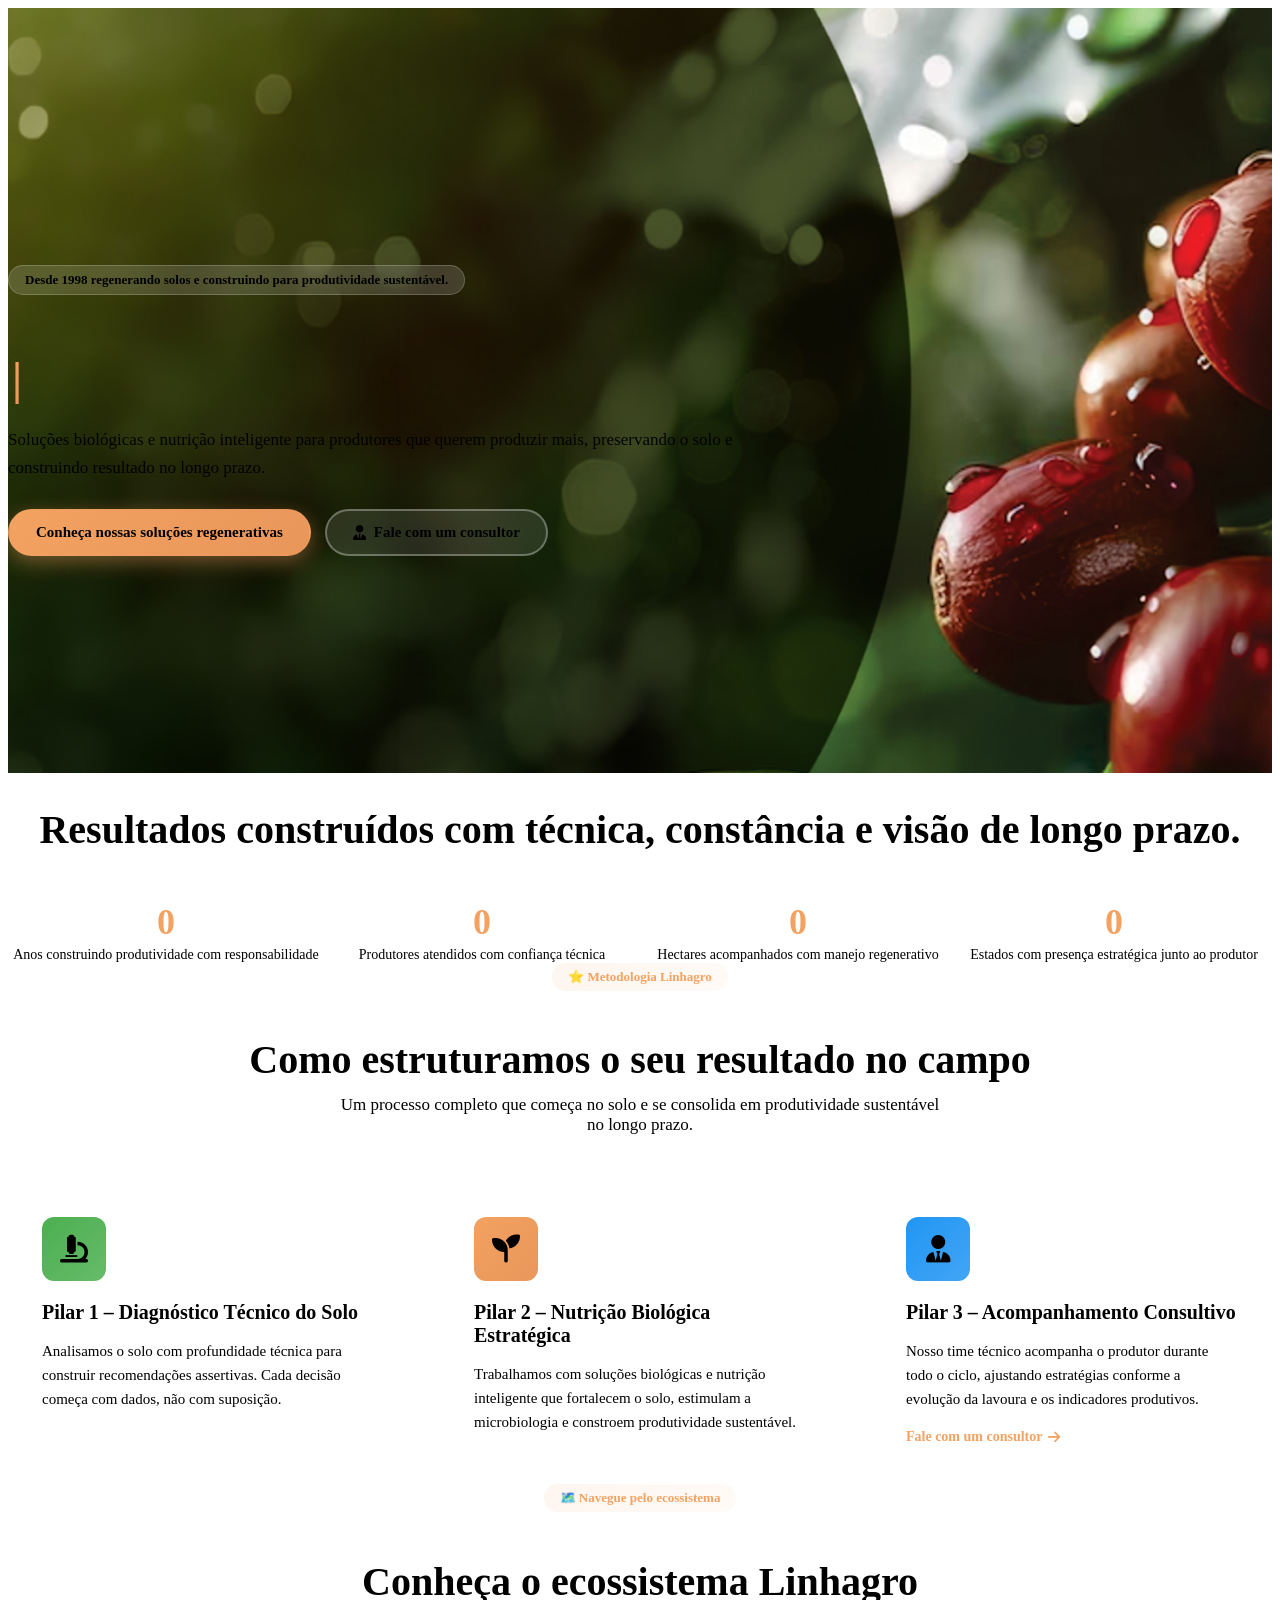
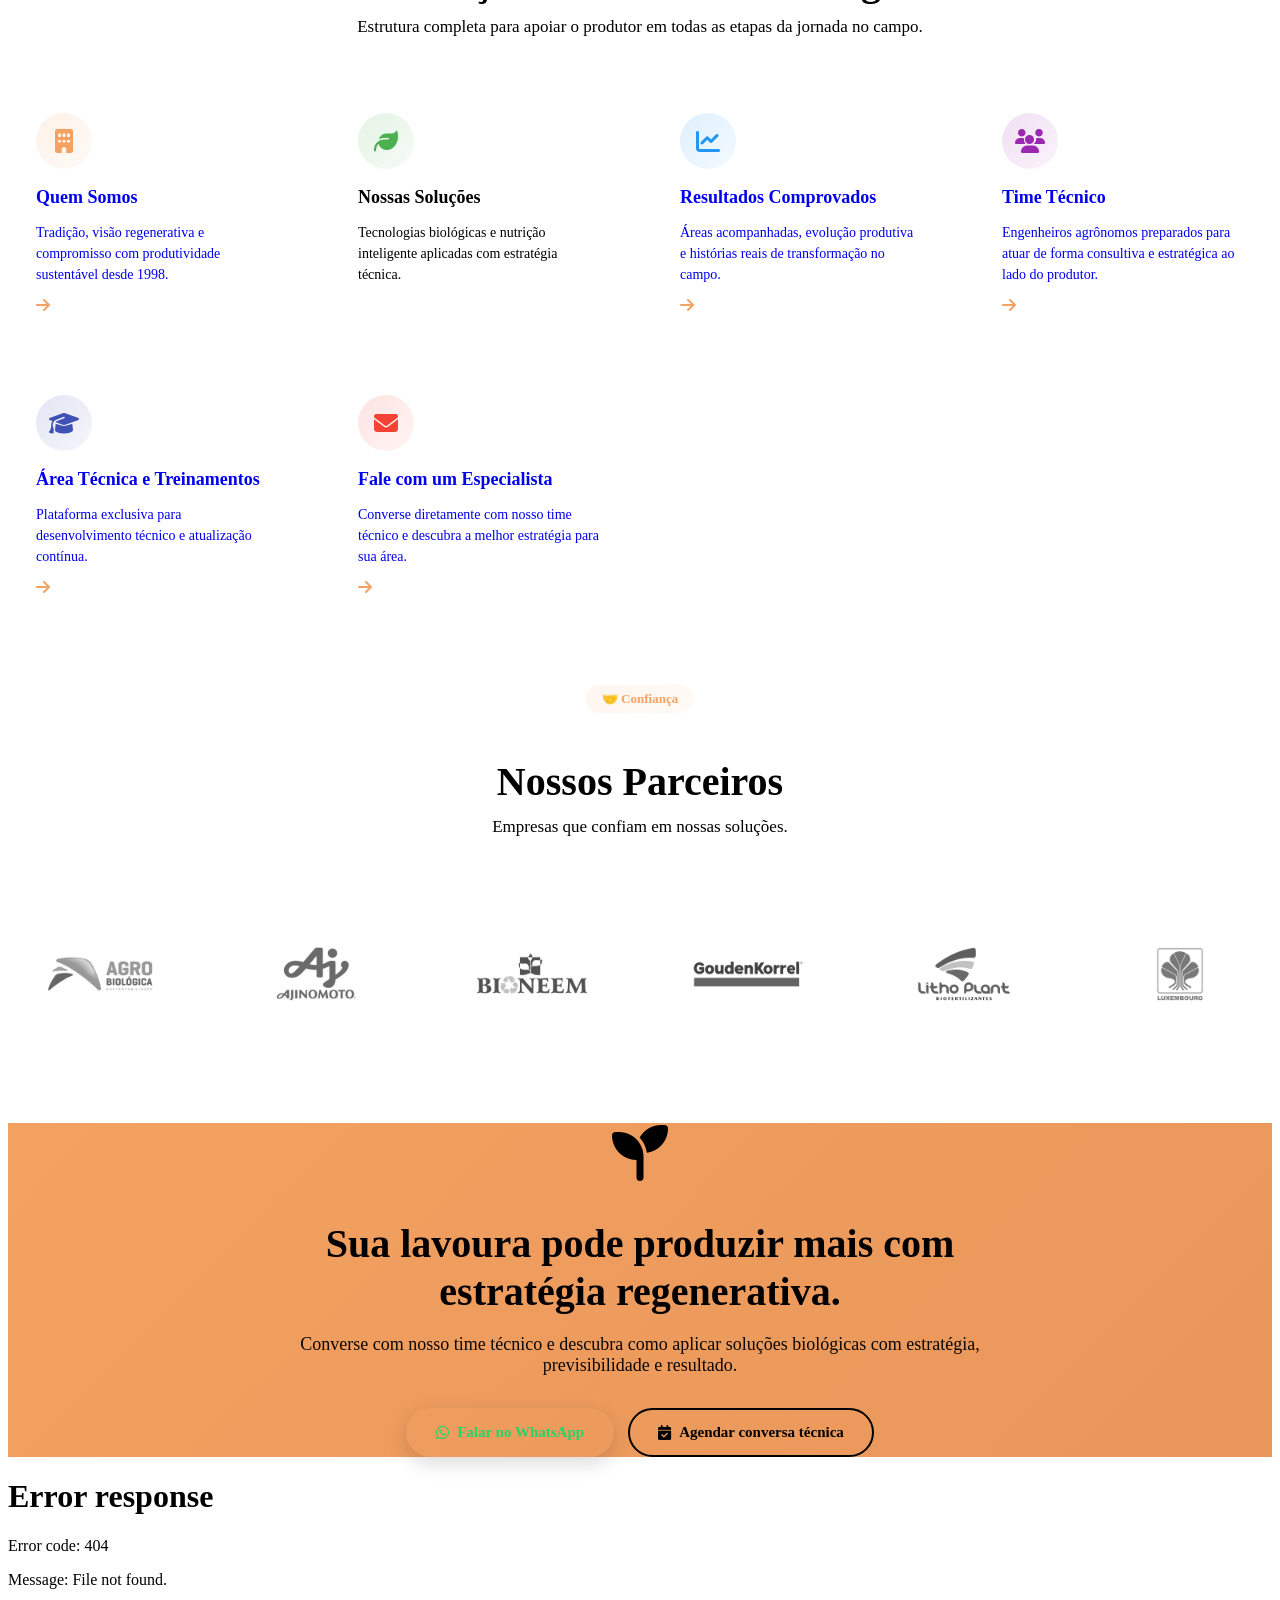
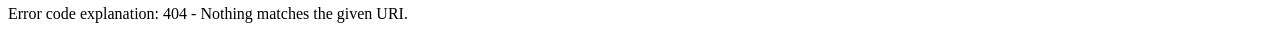
==== index.html @ 48ca5be2 "Atualiza dashboards e ajustes gerais" ====
<!DOCTYPE html>
<html lang="pt-BR">
<head>
  <meta charset="UTF-8">
  <meta name="viewport" content="width=device-width, initial-scale=1.0">
  <meta http-equiv="X-UA-Compatible" content="IE=edge">

  <!-- SEO Básico -->
  <meta name="description" content="Linhagro - Agricultura regenerativa com inteligência técnica desde 1998. Soluções biológicas e nutrição inteligente para produtividade sustentável.">
  <meta name="keywords" content="linhagro, agricultura regenerativa, soluções biológicas, nutrição inteligente, produtividade sustentável, análise de solo, consultoria agrícola">
  <meta name="author" content="Linhagro Agronegócios">
  <meta name="robots" content="index, follow">
  <meta name="language" content="pt-BR">
  <meta name="revisit-after" content="7 days">

  <!-- Canonical URL -->
  <link rel="canonical" href="https://www.linhagro.com.br/">

  <!-- Open Graph / Facebook -->
  <meta property="og:type" content="website">
  <meta property="og:url" content="https://www.linhagro.com.br/">
  <meta property="og:title" content="Linhagro - Agricultura Regenerativa com Inteligência Técnica">
  <meta property="og:description" content="Desde 1998 regenerando solos e construindo produtividade sustentável com soluções biológicas e nutrição inteligente.">
  <meta property="og:image" content="https://www.linhagro.com.br/assets/imagens/og-image.jpg">
  <meta property="og:image:width" content="1200">
  <meta property="og:image:height" content="630">
  <meta property="og:locale" content="pt_BR">
  <meta property="og:site_name" content="Linhagro Agronegócios">
  <meta property="og:image:alt" content="Linhagro - Agricultura Regenerativa">

  <!-- Twitter Card -->
  <meta name="twitter:card" content="summary_large_image">
  <meta name="twitter:url" content="https://www.linhagro.com.br/">
  <meta name="twitter:title" content="Linhagro - Agricultura Regenerativa com Inteligência Técnica">
  <meta name="twitter:description" content="Soluções biológicas e nutrição inteligente para produtores que pensam no longo prazo.">
  <meta name="twitter:image" content="https://www.linhagro.com.br/assets/imagens/twitter-card.jpg">

  <title>Linhagro - Agricultura Regenerativa com Inteligência Técnica</title>

  <!-- Favicon -->
  <link rel="icon" type="image/png" sizes="16x16" href="assets/imagens/favicon-16x16.png">
  <link rel="icon" type="image/png" sizes="32x32" href="assets/imagens/favicon-32x32.png">
  <link rel="icon" type="image/png" sizes="48x48" href="assets/imagens/favicon-48x48.png">
  <link rel="apple-touch-icon" sizes="180x180" href="assets/imagens/apple-touch-icon.png">
  <link rel="apple-touch-icon" sizes="152x152" href="assets/imagens/apple-touch-icon-152x152.png">
  <link rel="apple-touch-icon" sizes="120x120" href="assets/imagens/apple-touch-icon-120x120.png">
  <link rel="apple-touch-icon" sizes="76x76" href="assets/imagens/apple-touch-icon-76x76.png">
  <link rel="manifest" href="site.webmanifest">
  <meta name="theme-color" content="#2D5016">
  <meta name="msapplication-TileColor" content="#2D5016">
  <meta name="msapplication-config" content="browserconfig.xml">

  <!-- Preconnect / Preload -->
  <link rel="preconnect" href="https://fonts.googleapis.com">
  <link rel="preconnect" href="https://fonts.gstatic.com" crossorigin>
  <link rel="preconnect" href="https://cdnjs.cloudflare.com">
  <link rel="dns-prefetch" href="https://www.googletagmanager.com">
  <link rel="dns-prefetch" href="https://www.google-analytics.com">

  <link rel="preload" href="assets/css/variaveis.css" as="style">
  <link rel="preload" href="assets/imagens/linhagrologo.png" as="image">
  <link rel="preload" href="assets/components-loader.js" as="script">

  <!-- Fontes Google -->
  <link href="https://fonts.googleapis.com/css2?family=Inter:wght@400;500;600;700;800&family=Montserrat:wght@600;700;800;900&display=swap" rel="stylesheet">

  <!-- Font Awesome -->
  <link rel="stylesheet" href="https://cdnjs.cloudflare.com/ajax/libs/font-awesome/6.5.1/css/all.min.css">

  <!-- CSS Global -->
  <link rel="stylesheet" href="assets/css/reset.css">
  <link rel="stylesheet" href="assets/css/variaveis.css">
  <link rel="stylesheet" href="assets/css/componentes.css">
  <link rel="stylesheet" href="assets/css/components/header.css">
  <link rel="stylesheet" href="assets/css/components/footer.css">
  <link rel="stylesheet" href="assets/css/cookie-banner.css">

  <!-- CSS da Página -->
  <link rel="stylesheet" href="assets/css/paginas/index.css">

  <!-- Google Analytics GA4 com Consent Mode v2 -->
  <script async src="https://www.googletagmanager.com/gtag/js?id=G-XXXXXXXXXX"></script>
  <script>
    window.dataLayer = window.dataLayer || [];
    function gtag(){dataLayer.push(arguments);}

    gtag('consent', 'default', {
      analytics_storage: 'denied',
      ad_storage: 'denied',
      ad_user_data: 'denied',
      ad_personalization: 'denied',
      wait_for_update: 500
    });

    gtag('js', new Date());
    gtag('config', 'G-XXXXXXXXXX', {
      anonymize_ip: true,
      cookie_flags: 'SameSite=None;Secure'
    });
  </script>

  <!-- JSON-LD simplificado -->
  <script type="application/ld+json">
  {
    "@context": "https://schema.org",
    "@type": "Organization",
    "name": "Linhagro Linhares Agronegócios",
    "alternateName": "Linhagro",
    "url": "https://www.linhagro.com.br",
    "logo": "https://www.linhagro.com.br/assets/imagens/logo.png",
    "description": "Desde 1998 oferecendo soluções em agricultura regenerativa, nutrição inteligente e consultoria técnica.",
    "foundingDate": "1998",
    "contactPoint": [{
      "@type": "ContactPoint",
      "telephone": "+55-27-3769-1695",
      "contactType": "customer service",
      "areaServed": "BR",
      "availableLanguage": ["Portuguese"]
    }]
  }
  </script>
</head>

<style>
  section:last-of-type,
  .cta-final,
  .parceiros,
  main > *:last-child {
    margin-bottom: 0 !important;
  }

  .footer {
    margin-top: 0 !important;
  }
</style>

<body>

  <!-- HEADER -->
  <div id="header-container"></div>

  <!-- HERO -->
  <section class="hero">
    <div class="hero-single">
      <div class="hero-background hero-bg-1"></div>
      <div class="hero-overlay"></div>
      <div class="container">
        <div class="hero-content">

          <div class="hero-badge">
            Desde 1998 regenerando solos e construindo para produtividade sustentável.
          </div>

          <h1 class="hero-title">
            <span id="hero-typewriter"></span><span class="hero-cursor">|</span>
          </h1>

          <p class="hero-subtitle">
            Soluções biológicas e nutrição inteligente para produtores que querem produzir mais,
            preservando o solo e construindo resultado no longo prazo.
          </p>

          <div class="hero-buttons">
            <a href="paginas/destaques.html" class="btn-hero btn-hero-primary">
              <span>Conheça nossas soluções regenerativas</span>
            </a>
            <a href="paginas/consultores.html" class="btn-hero btn-hero-secondary">
              <i class="fas fa-user-tie"></i>
              <span>Fale com um consultor</span>
            </a>
          </div>

        </div>
      </div>
    </div>
  </section>

  <!-- NÚMEROS RÁPIDOS -->
  <section class="numeros-rapidos">
    <div class="container">

      <div class="section-header section-header-numeros">
        <h2 class="section-title section-title-numeros">
          Resultados construídos com técnica, constância e visão de longo prazo.
        </h2>
      </div>

      <div class="numeros-grid">

        <div class="numero-item">
          <div class="numero-numero" data-valor="28">0</div>
          <div class="numero-texto">Anos construindo produtividade com responsabilidade</div>
        </div>

        <div class="numero-item">
          <div class="numero-numero" data-valor="1200">0</div>
          <div class="numero-texto">Produtores atendidos com confiança técnica</div>
        </div>

        <div class="numero-item">
          <div class="numero-numero" data-valor="50000">0</div>
          <div class="numero-texto">Hectares acompanhados com manejo regenerativo</div>
        </div>

        <div class="numero-item">
          <div class="numero-numero" data-valor="3">0</div>
          <div class="numero-texto">Estados com presença estratégica junto ao produtor</div>
        </div>

      </div>
    </div>
  </section>

  <!-- COMO ESTRUTURAMOS O RESULTADO -->
  <section class="destaques">
    <div class="container">
      <div class="section-header">
        <div class="section-tag">⭐ Metodologia Linhagro</div>
        <h2 class="section-title">Como estruturamos o seu resultado no campo</h2>
        <p class="section-subtitle">
          Um processo completo que começa no solo e se consolida em produtividade sustentável no longo prazo.
        </p>
      </div>

      <div class="destaques-grid">

        <!-- Pilar 1 -->
        <div class="destaque-card">
          <div class="destaque-icon destaque-icon-verde">
            <i class="fas fa-microscope"></i>
          </div>
          <h3 class="destaque-title">Pilar 1 – Diagnóstico Técnico do Solo</h3>
          <p class="destaque-text">
            Analisamos o solo com profundidade técnica para construir recomendações assertivas.
            Cada decisão começa com dados, não com suposição.
          </p>
        </div>

        <!-- Pilar 2 -->
        <div class="destaque-card">
          <div class="destaque-icon destaque-icon-laranja">
            <i class="fas fa-seedling"></i>
          </div>
          <h3 class="destaque-title">Pilar 2 – Nutrição Biológica Estratégica</h3>
          <p class="destaque-text">
            Trabalhamos com soluções biológicas e nutrição inteligente que fortalecem o solo,
            estimulam a microbiologia e constroem produtividade sustentável.
          </p>
        </div>

        <!-- Pilar 3 -->
        <div class="destaque-card">
          <div class="destaque-icon destaque-icon-azul">
            <i class="fas fa-user-tie"></i>
          </div>
          <h3 class="destaque-title">Pilar 3 – Acompanhamento Consultivo</h3>
          <p class="destaque-text">
            Nosso time técnico acompanha o produtor durante todo o ciclo,
            ajustando estratégias conforme a evolução da lavoura e os indicadores produtivos.
          </p>
          <a href="paginas/consultores.html" class="destaque-link">
            <span>Fale com um consultor</span>
            <i class="fas fa-arrow-right"></i>
          </a>
        </div>

      </div>
    </div>
  </section>

  <!-- ECOSSISTEMA LINHAGRO -->
  <section class="explore-areas">
    <div class="container">
      <div class="section-header">
        <div class="section-tag">🗺️ Navegue pelo ecossistema</div>
        <h2 class="section-title">Conheça o ecossistema Linhagro</h2>
        <p class="section-subtitle">
          Estrutura completa para apoiar o produtor em todas as etapas da jornada no campo.
        </p>
      </div>

      <div class="areas-grid">

        <a href="paginas/quem-somos.html" class="area-card">
          <div class="area-icon area-icon-laranja">
            <i class="fas fa-building"></i>
          </div>
          <h3 class="area-title">Quem Somos</h3>
          <p class="area-descricao">
            Tradição, visão regenerativa e compromisso com produtividade sustentável desde 1998.
          </p>
          <div class="area-arrow">
            <i class="fas fa-arrow-right"></i>
          </div>
        </a>

        <div class="area-card">
          <div class="area-icon area-icon-verde">
            <i class="fas fa-leaf"></i>
          </div>
          <h3 class="area-title">Nossas Soluções</h3>
          <p class="area-descricao">
            Tecnologias biológicas e nutrição inteligente aplicadas com estratégia técnica.
          </p>
        </div>

        <a href="paginas/resultados.html" class="area-card">
          <div class="area-icon area-icon-azul">
            <i class="fas fa-chart-line"></i>
          </div>
          <h3 class="area-title">Resultados Comprovados</h3>
          <p class="area-descricao">
            Áreas acompanhadas, evolução produtiva e histórias reais de transformação no campo.
          </p>
          <div class="area-arrow">
            <i class="fas fa-arrow-right"></i>
          </div>
        </a>

        <a href="paginas/consultores.html" class="area-card">
          <div class="area-icon area-icon-roxo">
            <i class="fas fa-users"></i>
          </div>
          <h3 class="area-title">Time Técnico</h3>
          <p class="area-descricao">
            Engenheiros agrônomos preparados para atuar de forma consultiva e estratégica ao lado do produtor.
          </p>
          <div class="area-arrow">
            <i class="fas fa-arrow-right"></i>
          </div>
        </a>

        <a href="paginas/portal.html" class="area-card">
          <div class="area-icon area-icon-indigo">
            <i class="fas fa-graduation-cap"></i>
          </div>
          <h3 class="area-title">Área Técnica e Treinamentos</h3>
          <p class="area-descricao">
            Plataforma exclusiva para desenvolvimento técnico e atualização contínua.
          </p>
          <div class="area-arrow">
            <i class="fas fa-arrow-right"></i>
          </div>
        </a>

        <a href="paginas/quem-somos.html#contato" class="area-card">
          <div class="area-icon area-icon-vermelho">
            <i class="fas fa-envelope"></i>
          </div>
          <h3 class="area-title">Fale com um Especialista</h3>
          <p class="area-descricao">
            Converse diretamente com nosso time técnico e descubra a melhor estratégia para sua área.
          </p>
          <div class="area-arrow">
            <i class="fas fa-arrow-right"></i>
          </div>
        </a>

      </div>
    </div>
  </section>

  <!-- PARCEIROS -->
  <section class="parceiros">
    <div class="container">
      <div class="section-header">
        <div class="section-tag">🤝 Confiança</div>
        <h2 class="section-title">Nossos Parceiros</h2>
        <p class="section-subtitle">Empresas que confiam em nossas soluções.</p>
      </div>
    </div>

    <div class="parceiros-carousel">
      <div class="parceiros-track">
        <!-- sequência base -->
        <div class="parceiro-item"><img src="assets/imagens/hero/parceiros/parceiros1.jpg" alt="Parceiro 1" class="parceiro-logo"></div>
        <div class="parceiro-item"><img src="assets/imagens/hero/parceiros/parceiros2.jpg" alt="Parceiro 2" class="parceiro-logo"></div>
        <div class="parceiro-item"><img src="assets/imagens/hero/parceiros/parceiros3.jpg" alt="Parceiro 3" class="parceiro-logo"></div>
        <div class="parceiro-item"><img src="assets/imagens/hero/parceiros/parceiros4.jpg" alt="Parceiro 4" class="parceiro-logo"></div>
        <div class="parceiro-item"><img src="assets/imagens/hero/parceiros/parceiros5.jpg" alt="Parceiro 5" class="parceiro-logo"></div>
        <div class="parceiro-item"><img src="assets/imagens/hero/parceiros/parceiros6.jpg" alt="Parceiro 6" class="parceiro-logo"></div>
        <div class="parceiro-item"><img src="assets/imagens/hero/parceiros/parceiros7.jpg" alt="Parceiro 7" class="parceiro-logo"></div>

        <!-- sequência 2 -->
        <div class="parceiro-item"><img src="assets/imagens/hero/parceiros/parceiros1.jpg" alt="Parceiro 1" class="parceiro-logo"></div>
        <div class="parceiro-item"><img src="assets/imagens/hero/parceiros/parceiros2.jpg" alt="Parceiro 2" class="parceiro-logo"></div>
        <div class="parceiro-item"><img src="assets/imagens/hero/parceiros/parceiros3.jpg" alt="Parceiro 3" class="parceiro-logo"></div>
        <div class="parceiro-item"><img src="assets/imagens/hero/parceiros/parceiros4.jpg" alt="Parceiro 4" class="parceiro-logo"></div>
        <div class="parceiro-item"><img src="assets/imagens/hero/parceiros/parceiros5.jpg" alt="Parceiro 5" class="parceiro-logo"></div>
        <div class="parceiro-item"><img src="assets/imagens/hero/parceiros/parceiros6.jpg" alt="Parceiro 6" class="parceiro-logo"></div>
        <div class="parceiro-item"><img src="assets/imagens/hero/parceiros/parceiros7.jpg" alt="Parceiro 7" class="parceiro-logo"></div>

        <!-- sequência 3 -->
        <div class="parceiro-item"><img src="assets/imagens/hero/parceiros/parceiros1.jpg" alt="Parceiro 1" class="parceiro-logo"></div>
        <div class="parceiro-item"><img src="assets/imagens/hero/parceiros/parceiros2.jpg" alt="Parceiro 2" class="parceiro-logo"></div>
        <div class="parceiro-item"><img src="assets/imagens/hero/parceiros/parceiros3.jpg" alt="Parceiro 3" class="parceiro-logo"></div>
        <div class="parceiro-item"><img src="assets/imagens/hero/parceiros/parceiros4.jpg" alt="Parceiro 4" class="parceiro-logo"></div>
        <div class="parceiro-item"><img src="assets/imagens/hero/parceiros/parceiros5.jpg" alt="Parceiro 5" class="parceiro-logo"></div>
        <div class="parceiro-item"><img src="assets/imagens/hero/parceiros/parceiros6.jpg" alt="Parceiro 6" class="parceiro-logo"></div>
        <div class="parceiro-item"><img src="assets/imagens/hero/parceiros/parceiros7.jpg" alt="Parceiro 7" class="parceiro-logo"></div>
      </div>
    </div>
  </section>

  <!-- CTA FINAL -->
  <section class="cta-final">
    <div class="container">
      <div class="cta-content">
        <div class="cta-icon">
          <i class="fas fa-seedling"></i>
        </div>

        <h2 class="cta-title">
          Sua lavoura pode produzir mais com estratégia regenerativa.
        </h2>

        <p class="cta-subtitle">
          Converse com nosso time técnico e descubra como aplicar soluções biológicas com estratégia, previsibilidade e resultado.
        </p>

        <div class="cta-buttons">
          <a href="https://wa.me/5527996514725?text=Olá!%20Gostaria%20de%20conversar%20com%20o%20time%20Linhagro%20sobre%20estratégias%20regenerativas%20para%20minha%20lavoura."
             class="btn-cta btn-cta-whatsapp"
             target="_blank" rel="noopener noreferrer">
            <i class="fab fa-whatsapp"></i>
            <span>Falar no WhatsApp</span>
          </a>

          <a href="paginas/consultores.html"
             class="btn-cta btn-cta-secondary">
            <i class="fas fa-calendar-check"></i>
            <span>Agendar conversa técnica</span>
          </a>
        </div>
      </div>
    </div>
  </section>

  <!-- FOOTER -->
  <div id="footer-container"></div>

  <!-- COOKIE BANNER -->
  <div id="cookie-banner-container"></div>

  <!-- SCRIPTS -->
  <script src="assets/components-loader.js"></script>
  <script src="assets/js/header.js"></script>
  <script src="assets/js/paginas/index.js"></script>

  <!-- Cookie banner loader -->
  <script>
    async function loadCookieBanner() {
      try {
        const response = await fetch('assets/components/cookie-banner.html');
        const html = await response.text();
        document.getElementById('cookie-banner-container').innerHTML = html;

        const script = document.createElement('script');
        script.src = 'assets/js/cookie-consent.js';
        script.onload = function() {
          console.log('Cookie consent JS carregado e executado');
        };
        script.onerror = function() {
          console.error('Erro ao carregar cookie-consent.js');
        };
        document.body.appendChild(script);

      } catch (error) {
        console.error('Erro ao carregar cookie banner:', error);
      }
    }

    if (document.readyState === 'loading') {
      document.addEventListener('DOMContentLoaded', loadCookieBanner);
    } else {
      loadCookieBanner();
    }
  </script>

</body>
</html>
---- assets/css/components/header.css ----
﻿/* ==========================================
 * HEADER - LINHAGRO
 * Atualizado: 18/01/2026
 * ========================================== */

/* Importar fonte leve (Poppins ou Inter Light) */
@import url('https://fonts.googleapis.com/css2?family=Poppins:wght@300;400;500;600&display=swap');

.header {
  background: #fff;
  border-bottom: 1px solid #e8e8e8;
  position: sticky;
  top: 0;
  z-index: 1000;
  font-family: 'Poppins', -apple-system, BlinkMacSystemFont, 'Segoe UI', sans-serif;
  transition: transform 0.3s ease, box-shadow 0.3s ease;
}

/* estado escondido quando rola pra baixo */
.header.header-hidden {
  transform: translateY(-100%);
  box-shadow: none;
}

.navbar {
  display: flex;
  align-items: center;
  justify-content: space-between;
  padding: 0.75rem 2rem;
  max-width: 1400px;
  margin: 0 auto;
  gap: 2.5rem;  /* AUMENTADO de 1.5rem para 2.5rem */
}

/* LOGO COM MAIS ESPAÇO */
.logo {
  display: flex;
  align-items: center;
  flex-shrink: 0;
  margin-right: 1.5rem;  /* Espaço extra à direita */
}

.logo-img {
  height: 45px;
  width: auto;
  object-fit: contain;
}

/* MENU - FONTE MAIS FINA */
.nav-menu {
  display: flex;
  gap: 0.5rem;
  align-items: center;
  flex: 1;
  justify-content: center;
}

.nav-link {
  text-decoration: none;
  color: #333;
  font-weight: 300;  /* Mais fino: 500 → 300 */
  font-size: 15px;
  padding: 0.6rem 1rem;
  transition: color 0.3s ease;
  white-space: nowrap;
  position: relative;
  letter-spacing: 0.3px;  /* Espaçamento entre letras */
}

.nav-link::after {
  content: '';
  position: absolute;
  bottom: 0;
  left: 50%;
  transform: translateX(-50%) scaleX(0);
  width: 80%;
  height: 2px;
  background: linear-gradient(90deg, #F4A261, #E8965A);
  border-radius: 2px;
  transition: transform 0.3s ease;
}

.nav-link:hover {
  color: #F4A261;
  font-weight: 400;  /* Fica um pouco mais forte no hover */
}

.nav-link:hover::after {
  transform: translateX(-50%) scaleX(1);
}

.nav-link.active {
  color: #F4A261;
  font-weight: 500;  /* Active um pouco mais forte */
}

.nav-link.active::after {
  transform: translateX(-50%) scaleX(1);
}

/* BOTÕES */
.nav-actions {
  display: flex;
  gap: 0.75rem;
  align-items: center;
  flex-shrink: 0;
}

.btn {
  padding: 0.65rem 1.5rem;
  border-radius: 999px;
  text-decoration: none;
  font-weight: 500;  /* Botões um pouco mais fortes */
  font-size: 14px;
  transition: all 0.3s ease;
  display: inline-flex;
  align-items: center;
  gap: 0.5rem;
  border: none;
  cursor: pointer;
  white-space: nowrap;
  position: relative;
  overflow: hidden;
}

.btn i {
  font-size: 16px;
}

/* Portal */
.btn-portal {
  background: #1a1a1a;
  color: #fff;
  border: 2px solid #1a1a1a;
}

.btn-portal::before {
  content: '';
  position: absolute;
  top: 0;
  left: -100%;
  width: 100%;
  height: 100%;
  background: linear-gradient(
    90deg, 
    transparent 0%, 
    rgba(255, 255, 255, 0.3) 50%, 
    transparent 100%
  );
  transition: left 0.6s ease;
}

.btn-portal:hover::before {
  left: 100%;
}

.btn-portal:hover {
  background: #000;
  border-color: #333;
  transform: translateY(-2px);
  box-shadow: 0 6px 20px rgba(0, 0, 0, 0.3);
}

@keyframes shine {
  0% {
    left: -100%;
  }
  50% {
    left: 100%;
  }
  100% {
    left: 100%;
  }
}

.btn-portal.shine::before {
  animation: shine 3s ease-in-out infinite;
}

/* WhatsApp */
.btn-whatsapp {
  background: #25D366;
  color: #fff;
}

.btn-whatsapp:hover {
  background: #20ba5a;
  transform: translateY(-2px);
  box-shadow: 0 6px 20px rgba(37, 211, 102, 0.4);
}

/* Mobile Toggle */
.mobile-toggle {
  display: none;
  background: none;
  border: none;
  font-size: 24px;
  cursor: pointer;
  color: #333;
  padding: 0.5rem;
}

/* RESPONSIVE HEADER */
@media (max-width: 1024px) {
  .navbar {
    gap: 1.5rem;
  }

  .logo {
    margin-right: 1rem;
  }

  .nav-menu {
    gap: 0.3rem;
  }

  .nav-link {
    font-size: 14px;
    padding: 0.5rem 0.8rem;
  }

  .nav-actions .btn span {
    display: none;
  }

  .btn {
    padding: 0.65rem;
    border-radius: 50%;
  }
}

@media (max-width: 768px) {
  .navbar {
    padding: 0.75rem 1rem;
    gap: 1rem;
  }

  .logo {
    margin-right: 0;
  }

  .logo-img {
    height: 38px;
  }

  .nav-menu {
    position: fixed;
    top: 70px;
    left: -100%;
    width: 100%;
    height: calc(100vh - 70px);
    background: #fff;
    flex-direction: column;
    justify-content: flex-start;
    padding: 2rem;
    gap: 0;
    transition: left 0.3s ease;
    box-shadow: 2px 0 10px rgba(0, 0, 0, 0.1);
    z-index: 999;
  }

  .nav-menu.active {
    left: 0;
  }

  .nav-link {
    font-size: 16px;
    font-weight: 400;
    width: 100%;
    padding: 1rem 0;
    border-bottom: 1px solid #f0f0f0;
  }

  .nav-link::after {
    width: 100%;
    left: 0;
    transform: scaleX(0);
  }

  .nav-link.active::after {
    transform: scaleX(1);
  }

  .nav-actions {
    display: none;
  }

  .mobile-toggle {
    display: block;
  }
}
---- assets/css/paginas/index.css ----
/**
 * INDEX - CSS FINAL (hero + typewriter + seções) - IMAGEM 1920x1080
 */

/* ==========================================
   HEADER - ESCONDER AO ROLAR
   =========================================== */

.site-header {
  position: sticky;           /* se o header global já é fixed, pode deixar só fixed lá */
  top: 0;
  z-index: 1000;
  transition: transform 0.3s ease, box-shadow 0.3s ease;
}

/* escondido ao rolar para baixo */
.site-header.header-hidden {
  transform: translateY(-100%);
  box-shadow: none;
}

/* ==========================================
   HERO
   =========================================== */

.hero {
  position: relative;
  min-height: 85vh;
  overflow: hidden;
  background: #1a1a1a;
}

.hero-single {
  position: relative;
  width: 100%;
  min-height: 85vh;
  display: flex;
  align-items: center;
}

/* Imagem de fundo preenchendo o bloco inteiro */
.hero-background {
  position: absolute;
  inset: 0;
  background-size: cover;
  background-position: center center;
  background-repeat: no-repeat;
  image-rendering: auto;
  z-index: 0;
}

/* DESKTOP – use a imagem 1920x1080 aqui */
.hero-bg-1 {
  background-image: url('../../imagens/hero/desktop/hero-slide-1.jpg');
  background-color: #0d5940;
}

/* TABLET – versão intermediária */
@media (max-width: 1024px) and (min-width: 769px) {
  .hero-bg-1 {
    background-image: url('../../imagens/hero/tablet/hero-slide-1.jpg');
  }
}

/* MOBILE – imagem menor */
@media (max-width: 768px) {
  .hero-bg-1 {
    background-image: url('../../imagens/hero/mobile/hero-slide-1.jpg');
  }
}

/* SEM overlay escuro */
.hero-overlay {
  display: none;
}

.hero .container {
  position: relative;
  z-index: 2;
  height: 100%;
  display: flex;
  align-items: center;
}

.hero-content {
  max-width: 730px;
  color: var(--cor-branco);
  padding-top: 40px; /* margem para o header */
}

.hero-badge {
  display: inline-block;
  padding: 6px 16px;
  background: rgba(255, 255, 255, 0.15);
  backdrop-filter: blur(10px);
  border-radius: 999px;
  font-size: 13px;
  font-weight: 600;
  margin-bottom: 20px;
  border: 1px solid rgba(255, 255, 255, 0.2);
}

.hero-title {
  font-family: var(--fonte-titulos);
  font-size: 46px;
  font-weight: 800;
  line-height: 1.15;
  margin-bottom: 20px;
  color: var(--cor-branco);
}

/* texto em laranja dentro das frases */
.hero-highlight-laranja {
  background: linear-gradient(135deg, #F4A261 0%, #E8965A 100%);
  -webkit-background-clip: text;
  -webkit-text-fill-color: transparent;
  background-clip: text;
}

/* cursor */
.hero-cursor {
  display: inline-block;
  margin-left: 4px;
  font-weight: 800;
  background: linear-gradient(135deg, #F4A261 0%, #E8965A 100%);
  -webkit-background-clip: text;
  -webkit-text-fill-color: transparent;
  background-clip: text;
  animation: blink-cursor 0.8s infinite;
}

@keyframes blink-cursor {
  0%, 50% { opacity: 1; }
  51%, 100% { opacity: 0; }
}

.hero-subtitle {
  font-size: 17px;
  line-height: 1.6;
  margin-bottom: 28px;
  opacity: 0.95;
  color: var(--cor-branco);
}

.hero-buttons {
  display: flex;
  gap: 14px;
  flex-wrap: wrap;
}

.btn-hero {
  display: inline-flex;
  align-items: center;
  gap: 8px;
  padding: 13px 26px;
  border-radius: 999px;
  font-weight: 700;
  font-size: 15px;
  text-decoration: none;
  transition: all 0.3s ease;
  border: 2px solid transparent;
  white-space: nowrap;
}

.btn-hero-primary {
  background: linear-gradient(135deg, #F4A261 0%, #E8965A 100%);
  color: var(--cor-branco);
  box-shadow: 0 6px 20px rgba(244, 162, 97, 0.4);
}

.btn-hero-primary:hover {
  transform: translateY(-2px);
  box-shadow: 0 10px 28px rgba(244, 162, 97, 0.5);
}

.btn-hero-secondary {
  background: rgba(255, 255, 255, 0.1);
  backdrop-filter: blur(10px);
  color: var(--cor-branco);
  border-color: rgba(255, 255, 255, 0.3);
}

.btn-hero-secondary:hover {
  background: rgba(255, 255, 255, 0.2);
  border-color: var(--cor-branco);
}

/* ==========================================
   NÚMEROS RÁPIDOS
   =========================================== */

.numeros-rapidos {
  padding: 40px var(--espacamento-lg) 60px;
  background: var(--cor-branco);
  border-bottom: 1px solid var(--cor-border);
}

.section-header-numeros {
  text-align: center;
  margin-bottom: 32px;
}

.section-title-numeros {
  font-size: 24px;
}

.numeros-grid {
  display: grid;
  grid-template-columns: repeat(auto-fit, minmax(200px, 1fr));
  gap: var(--espacamento-xl);
  text-align: center;
}

.numero-item {
  padding: var(--espacamento-md);
}

.numero-numero {
  font-family: var(--fonte-titulos);
  font-size: 36px;
  font-weight: 800;
  color: #F4A261;
  margin-bottom: 4px;
}

.numero-texto {
  font-size: 14px;
  color: var(--cor-cinza-escuro);
  font-weight: 500;
}

/* ==========================================
   SEÇÕES GERAIS
   =========================================== */

.section-header {
  text-align: center;
  margin-bottom: 48px;
}

.section-tag {
  display: inline-block;
  padding: 6px 16px;
  background: linear-gradient(
    135deg,
    rgba(244, 162, 97, 0.1) 0%,
    rgba(244, 162, 97, 0.05) 100%
  );
  color: #F4A261;
  border-radius: 999px;
  font-size: 13px;
  font-weight: 600;
  margin-bottom: 12px;
}

.section-title {
  font-family: var(--fonte-titulos);
  font-size: 40px;
  font-weight: 800;
  color: var(--cor-escuro);
  margin-bottom: 12px;
}

.section-subtitle {
  font-size: 17px;
  color: var(--cor-cinza-escuro);
  max-width: 600px;
  margin: 0 auto;
}

/* ==========================================
   DESTAQUES / PILARES
   =========================================== */

.destaques {
  padding: 80px var(--espacamento-lg);
  background: var(--cor-claro);
}

.destaques-grid {
  display: grid;
  grid-template-columns: repeat(auto-fit, minmax(300px, 1fr));
  gap: 32px;
}

.destaque-card {
  background: var(--cor-branco);
  padding: 32px;
  border-radius: 16px;
  border: 2px solid transparent;
  transition: all 0.3s ease;
}

.destaque-card:hover {
  transform: translateY(-8px);
  box-shadow: 0 16px 48px rgba(0, 0, 0, 0.12);
  border-color: #F4A261;
}

.destaque-icon {
  width: 64px;
  height: 64px;
  border-radius: 12px;
  display: flex;
  align-items: center;
  justify-content: center;
  font-size: 28px;
  color: var(--cor-branco);
  margin-bottom: 20px;
  transition: all 0.3s ease;
}

.destaque-card:hover .destaque-icon {
  transform: scale(1.1) rotate(-5deg);
}

.destaque-icon-verde {
  background: linear-gradient(135deg, #4CAF50 0%, #66BB6A 100%);
}

.destaque-icon-laranja {
  background: linear-gradient(135deg, #F4A261 0%, #E8965A 100%);
}

.destaque-icon-azul {
  background: linear-gradient(135deg, #2196F3 0%, #42A5F5 100%);
}

.destaque-title {
  font-family: var(--fonte-titulos);
  font-size: 20px;
  font-weight: 700;
  color: var(--cor-escuro);
  margin-bottom: 12px;
}

.destaque-text {
  color: var(--cor-cinza-escuro);
  line-height: 1.6;
  margin-bottom: 16px;
  font-size: 15px;
}

.destaque-link {
  display: inline-flex;
  align-items: center;
  gap: 6px;
  color: #F4A261;
  font-weight: 600;
  text-decoration: none;
  font-size: 14px;
  transition: all 0.3s ease;
}

.destaque-link:hover {
  gap: 10px;
}

/* ==========================================
   ECOSSISTEMA / EXPLORE ÁREAS
   =========================================== */

.explore-areas {
  padding: 80px var(--espacamento-lg);
  background: var(--cor-branco);
}

.areas-grid {
  display: grid;
  grid-template-columns: repeat(auto-fit, minmax(280px, 1fr));
  gap: 24px;
}

.area-card {
  background: var(--cor-branco);
  border: 1px solid var(--cor-border);
  border-radius: 16px;
  padding: 28px;
  text-decoration: none;
  transition: all 0.3s ease;
  display: block;
}

.area-card:hover {
  transform: translateY(-6px);
  box-shadow: 0 10px 32px rgba(0, 0, 0, 0.1);
  border-color: #F4A261;
}

.area-icon {
  width: 56px;
  height: 56px;
  border-radius: 50%;
  display: flex;
  align-items: center;
  justify-content: center;
  font-size: 24px;
  margin-bottom: 16px;
  transition: all 0.3s ease;
}

.area-card:hover .area-icon {
  transform: scale(1.1);
}

.area-icon-laranja {
  background: linear-gradient(135deg, rgba(244, 162, 97, 0.15) 0%, rgba(244, 162, 97, 0.05) 100%);
  color: #F4A261;
}

.area-icon-verde {
  background: linear-gradient(135deg, rgba(76, 175, 80, 0.15) 0%, rgba(76, 175, 80, 0.05) 100%);
  color: #4CAF50;
}

.area-icon-azul {
  background: linear-gradient(135deg, rgba(33, 150, 243, 0.15) 0%, rgba(33, 150, 243, 0.05) 100%);
  color: #2196F3;
}

.area-icon-roxo {
  background: linear-gradient(135deg, rgba(156, 39, 176, 0.15) 0%, rgba(156, 39, 176, 0.05) 100%);
  color: #9C27B0;
}

.area-icon-indigo {
  background: linear-gradient(135deg, rgba(63, 81, 181, 0.15) 0%, rgba(63, 81, 181, 0.05) 100%);
  color: #3F51B5;
}

.area-icon-vermelho {
  background: linear-gradient(135deg, rgba(244, 67, 54, 0.15) 0%, rgba(244, 67, 54, 0.05) 100%);
  color: #F44336;
}

.area-title {
  font-family: var(--fonte-titulos);
  font-size: 18px;
  font-weight: 700;
  color: var(--cor-escuro);
  margin-bottom: 8px;
}

.area-descricao {
  font-size: 14px;
  color: var(--cor-cinza-escuro);
  line-height: 1.5;
  margin-bottom: 12px;
}

.area-arrow {
  color: #F4A261;
  font-size: 16px;
  transition: all 0.3s ease;
}

.area-card:hover .area-arrow {
  transform: translateX(5px);
}

/* ==========================================
   PARCEIROS – CARROSSEL INFINITO COM IMAGENS
   =========================================== */

.parceiros {
  padding: 60px 0;
  background: var(--cor-claro);
  overflow: hidden;
}

.parceiros .container {
  max-width: 100%;
}

.parceiros .section-header {
  padding: 0 var(--espacamento-lg);
}

.parceiros-carousel {
  position: relative;
  width: 100%;
  overflow: hidden;
  padding: 32px 0;
  margin-top: 20px;
}

/* track com 3 sequências iguais de logos */
.parceiros-track {
  display: flex;
  gap: 32px;
  animation: scrollInfinito 30s linear infinite;
}

/* anima apenas 1/3 da largura, pois o conteúdo foi triplicado */
@keyframes scrollInfinito {
  0%   { transform: translateX(0); }
  100% { transform: translateX(-33.3333%); }
}

.parceiros-track:hover {
  animation-play-state: paused;
}

.parceiro-item {
  flex-shrink: 0;
  width: 160px;
  height: 90px;
  background: var(--cor-branco);
  border: 1px solid var(--cor-border);
  border-radius: 12px;
  display: flex;
  align-items: center;
  justify-content: center;
  padding: 12px;
  transition: all 0.3s ease;
}

.parceiro-logo {
  max-height: 60px;
  max-width: 140px;
  object-fit: contain;
  filter: grayscale(100%);
  opacity: 0.85;
  transition: filter 0.3s ease, opacity 0.3s ease, transform 0.3s ease;
}

.parceiro-item:hover {
  border-color: #F4A261;
  transform: scale(1.05);
  box-shadow: 0 6px 20px rgba(244, 162, 97, 0.2);
}

.parceiro-item:hover .parceiro-logo {
  filter: grayscale(0%);
  opacity: 1;
  transform: translateY(-3px);
}

/* ==========================================
   CTA FINAL
   =========================================== */

.cta-final {
  padding: 80px var(--espacamento-lg);
  background: linear-gradient(135deg, #F4A261 0%, #E8965A 100%);
  color: var(--cor-branco);
}

.cta-content {
  text-align: center;
  max-width: 700px;
  margin: 0 auto;
}

.cta-icon {
  font-size: 56px;
  margin-bottom: 24px;
  animation: float 3s ease-in-out infinite;
}

@keyframes float {
  0%, 100% { transform: translateY(0); }
  50% { transform: translateY(-8px); }
}

.cta-title {
  font-family: var(--fonte-titulos);
  font-size: 40px;
  font-weight: 800;
  margin-bottom: 16px;
  line-height: 1.2;
}

.cta-subtitle {
  font-size: 18px;
  margin-bottom: 32px;
  opacity: 0.95;
}

.cta-buttons {
  display: flex;
  gap: 14px;
  justify-content: center;
  flex-wrap: wrap;
}

.btn-cta {
  display: inline-flex;
  align-items: center;
  gap: 8px;
  padding: 14px 28px;
  border-radius: 999px;
  font-weight: 700;
  font-size: 15px;
  text-decoration: none;
  transition: all 0.3s ease;
  border: 2px solid transparent;
}

.btn-cta-whatsapp {
  background: var(--cor-branco);
  color: #25D366;
  box-shadow: 0 6px 20px rgba(0, 0, 0, 0.15);
}

.btn-cta-whatsapp:hover {
  transform: translateY(-2px);
  box-shadow: 0 10px 28px rgba(0, 0, 0, 0.2);
}

.btn-cta-secondary {
  background: transparent;
  color: var(--cor-branco);
  border-color: var(--cor-branco);
}

.btn-cta-secondary:hover {
  background: var(--cor-branco);
  color: #F4A261;
}

/* ==========================================
   RESPONSIVIDADE
   =========================================== */

@media (max-width: 1024px) {
  .hero-title {
    font-size: 40px;
  }

  .section-title {
    font-size: 32px;
  }
}

@media (max-width: 768px) {
  .hero {
    min-height: 70vh;
  }

  .hero-single {
    min-height: 70vh;
  }

  .hero-content {
    padding-top: 20px;
  }

  .hero-title {
    font-size: 30px;
    margin-bottom: 16px;
  }

  .hero-subtitle {
    font-size: 15px;
    margin-bottom: 24px;
  }

  .hero-badge {
    font-size: 12px;
    padding: 5px 14px;
  }

  .hero-buttons {
    flex-direction: column;
    gap: 10px;
  }

  .btn-hero {
    width: 100%;
    justify-content: center;
  }

  .numeros-grid {
    grid-template-columns: repeat(2, 1fr);
    gap: 24px;
  }

  .numero-numero {
    font-size: 28px;
  }

  .section-title {
    font-size: 28px;
  }

  .destaques,
  .explore-areas,
  .cta-final {
    padding: 60px var(--espacamento-lg);
  }

  .destaques-grid,
  .areas-grid {
    grid-template-columns: 1fr;
    gap: 20px;
  }

  .cta-title {
    font-size: 28px;
  }

  .cta-buttons {
    flex-direction: column;
  }

  .btn-cta {
    width: 100%;
    justify-content: center;
  }

  .parceiro-item {
    width: 130px;
    height: 75px;
  }
}

@media (max-width: 480px) {
  .hero-title {
    font-size: 26px;
  }

  .numeros-grid {
    grid-template-columns: 1fr;
  }
}
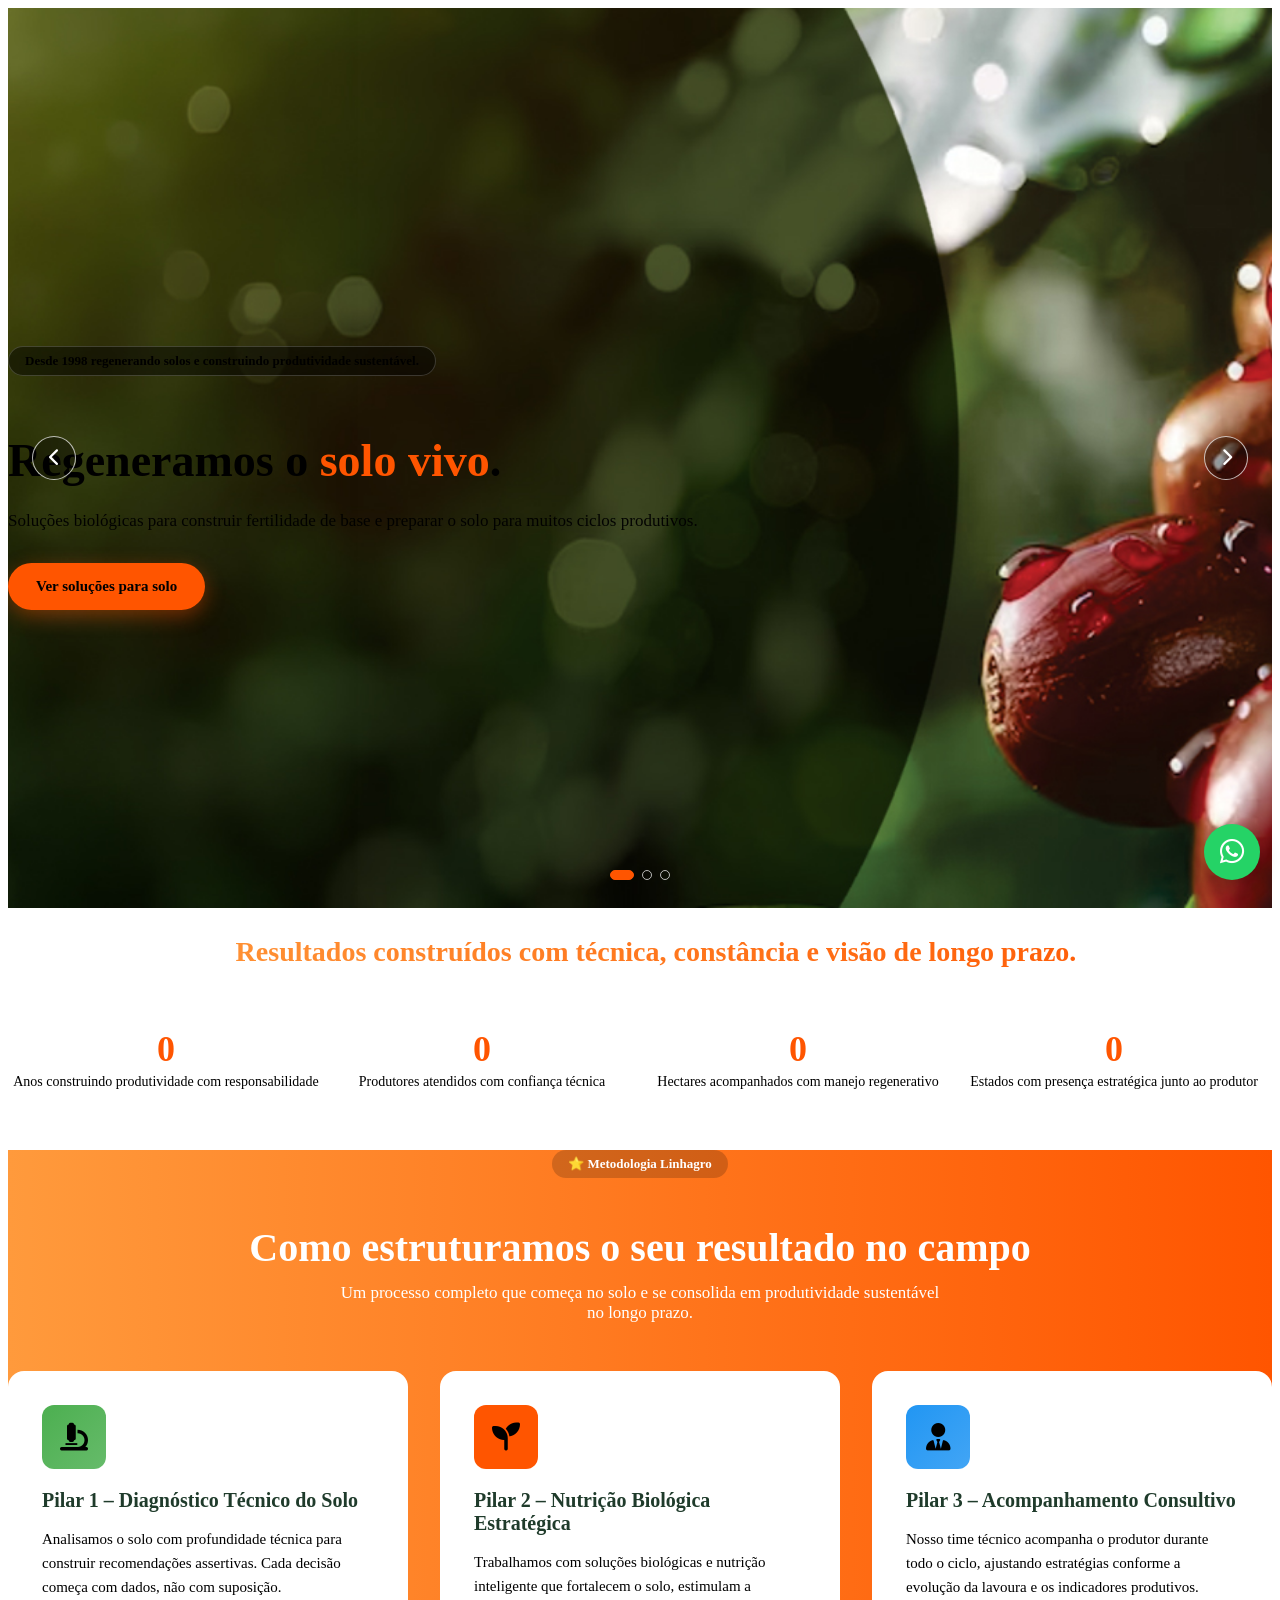
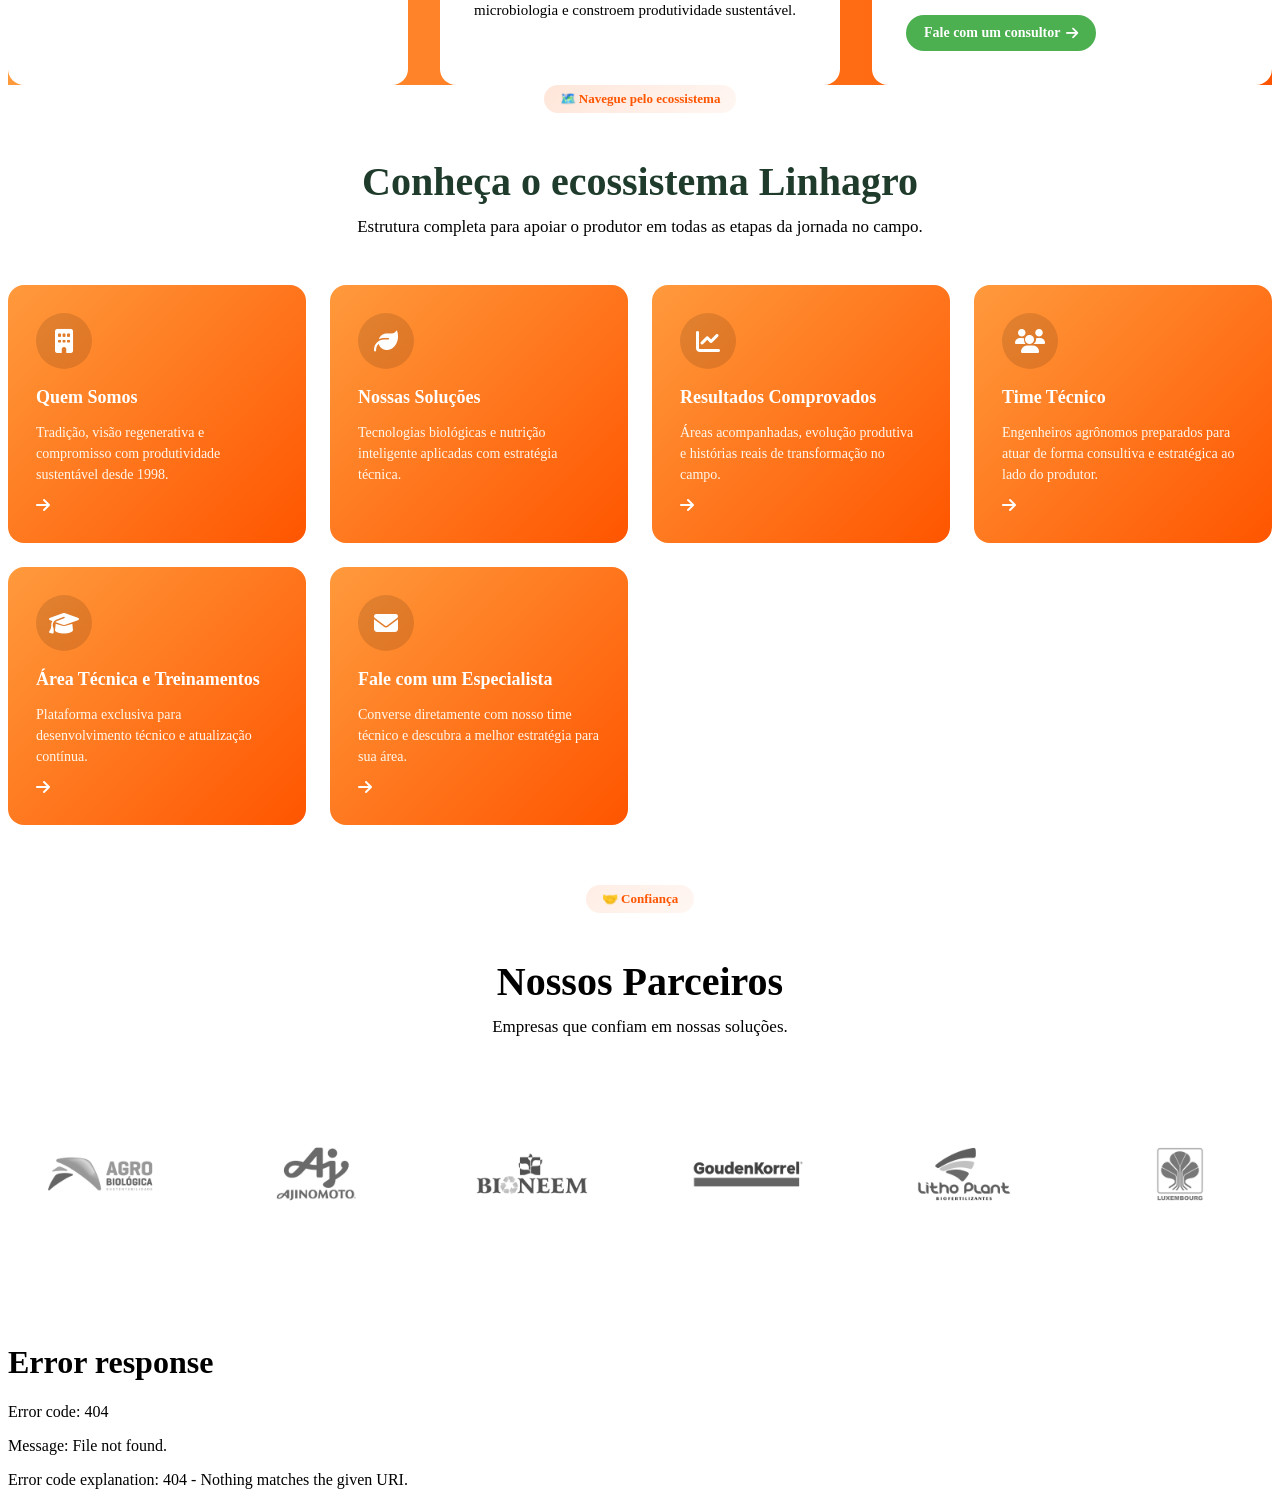
==== commit a03d135f: "Atualiza dashboards e ajustes gerais" ====
--- a/index.html
+++ b/index.html
@@ -78,7 +78,7 @@
   <!-- CSS da Página -->
   <link rel="stylesheet" href="assets/css/paginas/index.css">
 
-  <!-- Google Analytics GA4 com Consent Mode v2 -->
+  <!-- GA4 -->
   <script async src="https://www.googletagmanager.com/gtag/js?id=G-XXXXXXXXXX"></script>
   <script>
     window.dataLayer = window.dataLayer || [];
@@ -99,7 +99,7 @@
     });
   </script>
 
-  <!-- JSON-LD simplificado -->
+  <!-- JSON-LD -->
   <script type="application/ld+json">
   {
     "@context": "https://schema.org",
@@ -112,7 +112,7 @@
     "foundingDate": "1998",
     "contactPoint": [{
       "@type": "ContactPoint",
-      "telephone": "+55-27-3769-1695",
+      "telephone": "+55-99980-6801",
       "contactType": "customer service",
       "areaServed": "BR",
       "availableLanguage": ["Portuguese"]
@@ -123,7 +123,6 @@
 
 <style>
   section:last-of-type,
-  .cta-final,
   .parceiros,
   main > *:last-child {
     margin-bottom: 0 !important;
@@ -139,56 +138,125 @@
   <!-- HEADER -->
   <div id="header-container"></div>
 
-  <!-- HERO -->
+  <!-- HERO SLIDER (3 BANNERS) -->
   <section class="hero">
-    <div class="hero-single">
+    <!-- SLIDE 1 -->
+    <div class="hero-single hero-slide active" data-slide="1">
       <div class="hero-background hero-bg-1"></div>
       <div class="hero-overlay"></div>
       <div class="container">
         <div class="hero-content">
 
           <div class="hero-badge">
-            Desde 1998 regenerando solos e construindo para produtividade sustentável.
+            Desde 1998 regenerando solos e construindo produtividade sustentável.
           </div>
 
           <h1 class="hero-title">
-            <span id="hero-typewriter"></span><span class="hero-cursor">|</span>
+            Regeneramos o <span class="hero-highlight-laranja">solo vivo</span>.
           </h1>
 
           <p class="hero-subtitle">
-            Soluções biológicas e nutrição inteligente para produtores que querem produzir mais,
-            preservando o solo e construindo resultado no longo prazo.
+            Soluções biológicas para construir fertilidade de base e preparar o solo para muitos ciclos produtivos.
           </p>
 
           <div class="hero-buttons">
-            <a href="paginas/destaques.html" class="btn-hero btn-hero-primary">
-              <span>Conheça nossas soluções regenerativas</span>
+            <a href="" class="btn-hero btn-hero-primary">
+              <span>Ver soluções para solo</span>
             </a>
-            <a href="paginas/consultores.html" class="btn-hero btn-hero-secondary">
-              <i class="fas fa-user-tie"></i>
-              <span>Fale com um consultor</span>
+          </div>
+
+        </div>
+      </div>
+    </div>
+
+    <!-- SLIDE 2 -->
+    <div class="hero-single hero-slide" data-slide="2">
+      <div class="hero-background hero-bg-2"></div>
+      <div class="hero-overlay"></div>
+      <div class="container">
+        <div class="hero-content">
+
+          <div class="hero-badge">
+            Nutrição inteligente guiada por diagnóstico técnico.
+          </div>
+
+          <h1 class="hero-title">
+            Multiplicamos <span class="hero-highlight-laranja">resultados</span> com estratégia.
+          </h1>
+
+          <p class="hero-subtitle">
+            Planos nutricionais construídos com base em análise de solo, histórico da área e metas de produtividade.
+          </p>
+
+          <div class="hero-buttons">
+            <a href="" class="btn-hero btn-hero-primary">
+              <span>Ver nutrição biológica</span>
             </a>
           </div>
 
         </div>
       </div>
     </div>
+
+    <!-- SLIDE 3 -->
+    <div class="hero-single hero-slide" data-slide="3">
+      <div class="hero-background hero-bg-3"></div>
+      <div class="hero-overlay"></div>
+      <div class="container">
+        <div class="hero-content">
+
+          <div class="hero-badge">
+            Acompanhamento consultivo próximo do produtor.
+          </div>
+
+          <h1 class="hero-title">
+            Agricultura <span class="hero-highlight-laranja">regenerativa</span> com inteligência técnica.
+          </h1>
+
+          <p class="hero-subtitle">
+            Time técnico ao seu lado para ajustar o manejo conforme a lavoura evolui e o mercado exige.
+          </p>
+
+          <div class="hero-buttons">
+            <a href="" class="btn-hero btn-hero-primary">
+              <span>Conhecer metodologia completa</span>
+            </a>
+          </div>
+
+        </div>
+      </div>
+    </div>
+
+    <!-- DOTS -->
+    <div class="hero-dots">
+      <button class="hero-dot active" data-target="1"></button>
+      <button class="hero-dot" data-target="2"></button>
+      <button class="hero-dot" data-target="3"></button>
+    </div>
+
+    <!-- SETAS LATERAIS -->
+    <button class="hero-arrow hero-arrow-prev" aria-label="Slide anterior">
+      <i class="fas fa-chevron-left"></i>
+    </button>
+    <button class="hero-arrow hero-arrow-next" aria-label="Próximo slide">
+      <i class="fas fa-chevron-right"></i>
+    </button>
   </section>
 
   <!-- NÚMEROS RÁPIDOS -->
   <section class="numeros-rapidos">
+
+    <div class="faixa-resultados">
+      <h2 class="faixa-resultados-titulo">
+        Resultados construídos com técnica, constância e visão de longo prazo.
+      </h2>
+    </div>
+
     <div class="container">
-
-      <div class="section-header section-header-numeros">
-        <h2 class="section-title section-title-numeros">
-          Resultados construídos com técnica, constância e visão de longo prazo.
-        </h2>
-      </div>
-
       <div class="numeros-grid">
 
         <div class="numero-item">
-          <div class="numero-numero" data-valor="28">0</div>
+          <div class="numero-numero" data-valor="23">0</div>
           <div class="numero-texto">Anos construindo produtividade com responsabilidade</div>
         </div>
 
@@ -224,7 +292,6 @@
 
       <div class="destaques-grid">
 
-        <!-- Pilar 1 -->
         <div class="destaque-card">
           <div class="destaque-icon destaque-icon-verde">
             <i class="fas fa-microscope"></i>
@@ -236,7 +303,6 @@
           </p>
         </div>
 
-        <!-- Pilar 2 -->
         <div class="destaque-card">
           <div class="destaque-icon destaque-icon-laranja">
             <i class="fas fa-seedling"></i>
@@ -248,7 +314,6 @@
           </p>
         </div>
 
-        <!-- Pilar 3 -->
         <div class="destaque-card">
           <div class="destaque-icon destaque-icon-azul">
             <i class="fas fa-user-tie"></i>
@@ -372,7 +437,6 @@
 
     <div class="parceiros-carousel">
       <div class="parceiros-track">
-        <!-- sequência base -->
         <div class="parceiro-item"><img src="assets/imagens/hero/parceiros/parceiros1.jpg" alt="Parceiro 1" class="parceiro-logo"></div>
         <div class="parceiro-item"><img src="assets/imagens/hero/parceiros/parceiros2.jpg" alt="Parceiro 2" class="parceiro-logo"></div>
         <div class="parceiro-item"><img src="assets/imagens/hero/parceiros/parceiros3.jpg" alt="Parceiro 3" class="parceiro-logo"></div>
@@ -380,8 +444,10 @@
         <div class="parceiro-item"><img src="assets/imagens/hero/parceiros/parceiros5.jpg" alt="Parceiro 5" class="parceiro-logo"></div>
         <div class="parceiro-item"><img src="assets/imagens/hero/parceiros/parceiros6.jpg" alt="Parceiro 6" class="parceiro-logo"></div>
         <div class="parceiro-item"><img src="assets/imagens/hero/parceiros/parceiros7.jpg" alt="Parceiro 7" class="parceiro-logo"></div>
-
-        <!-- sequência 2 -->
+        <div class="parceiro-item"><img src="assets/imagens/hero/parceiros/parceiros8.jpg" alt="Parceiro 8" class="parceiro-logo"></div>
+        <div class="parceiro-item"><img src="assets/imagens/hero/parceiros/parceiros9.jpg" alt="Parceiro 9" class="parceiro-logo"></div>
+
+        <!-- cópias para efeito infinito -->
         <div class="parceiro-item"><img src="assets/imagens/hero/parceiros/parceiros1.jpg" alt="Parceiro 1" class="parceiro-logo"></div>
         <div class="parceiro-item"><img src="assets/imagens/hero/parceiros/parceiros2.jpg" alt="Parceiro 2" class="parceiro-logo"></div>
         <div class="parceiro-item"><img src="assets/imagens/hero/parceiros/parceiros3.jpg" alt="Parceiro 3" class="parceiro-logo"></div>
@@ -389,52 +455,28 @@
         <div class="parceiro-item"><img src="assets/imagens/hero/parceiros/parceiros5.jpg" alt="Parceiro 5" class="parceiro-logo"></div>
         <div class="parceiro-item"><img src="assets/imagens/hero/parceiros/parceiros6.jpg" alt="Parceiro 6" class="parceiro-logo"></div>
         <div class="parceiro-item"><img src="assets/imagens/hero/parceiros/parceiros7.jpg" alt="Parceiro 7" class="parceiro-logo"></div>
-
-        <!-- sequência 3 -->
-        <div class="parceiro-item"><img src="assets/imagens/hero/parceiros/parceiros1.jpg" alt="Parceiro 1" class="parceiro-logo"></div>
-        <div class="parceiro-item"><img src="assets/imagens/hero/parceiros/parceiros2.jpg" alt="Parceiro 2" class="parceiro-logo"></div>
-        <div class="parceiro-item"><img src="assets/imagens/hero/parceiros/parceiros3.jpg" alt="Parceiro 3" class="parceiro-logo"></div>
-        <div class="parceiro-item"><img src="assets/imagens/hero/parceiros/parceiros4.jpg" alt="Parceiro 4" class="parceiro-logo"></div>
-        <div class="parceiro-item"><img src="assets/imagens/hero/parceiros/parceiros5.jpg" alt="Parceiro 5" class="parceiro-logo"></div>
-        <div class="parceiro-item"><img src="assets/imagens/hero/parceiros/parceiros6.jpg" alt="Parceiro 6" class="parceiro-logo"></div>
-        <div class="parceiro-item"><img src="assets/imagens/hero/parceiros/parceiros7.jpg" alt="Parceiro 7" class="parceiro-logo"></div>
+        <div class="parceiro-item"><img src="assets/imagens/hero/parceiros/parceiros8.jpg" alt="Parceiro 8" class="parceiro-logo"></div>
+        <div class="parceiro-item"><img src="assets/imagens/hero/parceiros/parceiros9.jpg" alt="Parceiro 9" class="parceiro-logo"></div>
       </div>
     </div>
   </section>
 
-  <!-- CTA FINAL -->
-  <section class="cta-final">
-    <div class="container">
-      <div class="cta-content">
-        <div class="cta-icon">
-          <i class="fas fa-seedling"></i>
-        </div>
-
-        <h2 class="cta-title">
-          Sua lavoura pode produzir mais com estratégia regenerativa.
-        </h2>
-
-        <p class="cta-subtitle">
-          Converse com nosso time técnico e descubra como aplicar soluções biológicas com estratégia, previsibilidade e resultado.
-        </p>
-
-        <div class="cta-buttons">
-          <a href="https://wa.me/5527996514725?text=Olá!%20Gostaria%20de%20conversar%20com%20o%20time%20Linhagro%20sobre%20estratégias%20regenerativas%20para%20minha%20lavoura."
-             class="btn-cta btn-cta-whatsapp"
-             target="_blank" rel="noopener noreferrer">
-            <i class="fab fa-whatsapp"></i>
-            <span>Falar no WhatsApp</span>
-          </a>
-
-          <a href="paginas/consultores.html"
-             class="btn-cta btn-cta-secondary">
-            <i class="fas fa-calendar-check"></i>
-            <span>Agendar conversa técnica</span>
-          </a>
-        </div>
-      </div>
-    </div>
-  </section>
+  <!-- BOTÃO WHATSAPP FLUTUANTE COM BALÃO -->
+  <div class="whatsapp-floating">
+    <a
+      href="https://wa.me/5527999806801?text=Ol%C3%A1!%20Gostaria%20de%20conversar%20com%20o%20time%20Linhagro%20sobre%20estrat%C3%A9gias%20regenerativas%20para%20minha%20lavoura."
+      target="_blank"
+      rel="noopener noreferrer"
+      aria-label="Falar com a Linhagro no WhatsApp"
+      class="whatsapp-floating-button"
+    >
+      <i class="fab fa-whatsapp"></i>
+    </a>
+
+    <div class="whatsapp-floating-message">
+      <span>Fale com um consultor</span>
+    </div>
+  </div>
 
   <!-- FOOTER -->
   <div id="footer-container"></div>
@@ -444,10 +486,9 @@
 
   <!-- SCRIPTS -->
   <script src="assets/components-loader.js"></script>
-  <script src="assets/js/header.js"></script>
+  <script src="assets/js/components/header.js"></script>
   <script src="assets/js/paginas/index.js"></script>
 
-  <!-- Cookie banner loader -->
   <script>
     async function loadCookieBanner() {
       try {
@@ -478,4 +519,4 @@
   </script>
 
 </body>
-</html>
+</html>
--- a/assets/css/components/header.css
+++ b/assets/css/components/header.css
@@ -1,121 +1,132 @@
-﻿/* ==========================================
- * HEADER - LINHAGRO
- * Atualizado: 18/01/2026
- * ========================================== */
-
-/* Importar fonte leve (Poppins ou Inter Light) */
-@import url('https://fonts.googleapis.com/css2?family=Poppins:wght@300;400;500;600&display=swap');
+﻿/* HEADER - LINHAGRO - TRANSPARENTE NO TOPO, VERDE AO ROLAR, SEM FOSCO */
 
 .header {
-  background: #fff;
-  border-bottom: 1px solid #e8e8e8;
-  position: sticky;
+  position: fixed;
   top: 0;
+  left: 0;
+  width: 100%;
   z-index: 1000;
-  font-family: 'Poppins', -apple-system, BlinkMacSystemFont, 'Segoe UI', sans-serif;
-  transition: transform 0.3s ease, box-shadow 0.3s ease;
-}
-
-/* estado escondido quando rola pra baixo */
+
+  background: transparent;
+  border-bottom: 1px solid transparent;
+  box-shadow: none;
+
+  backdrop-filter: none !important;
+
+  transition:
+    background 0.3s ease,
+    border-color 0.3s ease,
+    box-shadow 0.3s ease,
+    transform 0.3s ease;
+}
+
+/* esconder header rolando pra baixo (opcional) */
 .header.header-hidden {
   transform: translateY(-100%);
   box-shadow: none;
 }
 
+/* FUNDO VERDE QUANDO ROLA */
+.header.header-overlay {
+  background-color: #274433;
+  border-bottom-color: rgba(0, 0, 0, 0.35);
+  box-shadow: none;
+}
+
+/* NAVBAR GERAL */
+
 .navbar {
   display: flex;
   align-items: center;
   justify-content: space-between;
-  padding: 0.75rem 2rem;
-  max-width: 1400px;
+  padding: 0.6rem 1.75rem;
+  max-width: 1360px;           /* limite de largura para não “esticar demais” */
   margin: 0 auto;
-  gap: 2.5rem;  /* AUMENTADO de 1.5rem para 2.5rem */
-}
-
-/* LOGO COM MAIS ESPAÇO */
+  gap: 1.75rem;
+  font-family: 'Poppins', -apple-system, BlinkMacSystemFont, 'Segoe UI', sans-serif;
+}
+
+/* LOGO */
+
 .logo {
   display: flex;
   align-items: center;
-  flex-shrink: 0;
-  margin-right: 1.5rem;  /* Espaço extra à direita */
+  flex: 0 0 auto;              /* ocupa apenas o necessário */
+  margin-right: 1.75rem;
 }
 
 .logo-img {
-  height: 45px;
+  height: 52px;
   width: auto;
   object-fit: contain;
 }
 
-/* MENU - FONTE MAIS FINA */
+/* MENU CENTRAL – SEM INVADIR ESPAÇO DOS OUTROS */
+
 .nav-menu {
   display: flex;
-  gap: 0.5rem;
-  align-items: center;
-  flex: 1;
+  align-items: center;
   justify-content: center;
-}
+  gap: 0.6rem;                 /* espaço reduzido entre links */
+  flex: 1 1 auto;              /* ocupa o meio, encolhe se precisar */
+  min-width: 0;                /* permite encolher sem quebrar layout */
+}
+
+/* LINKS DO MENU */
 
 .nav-link {
   text-decoration: none;
-  color: #333;
-  font-weight: 300;  /* Mais fino: 500 → 300 */
-  font-size: 15px;
-  padding: 0.6rem 1rem;
-  transition: color 0.3s ease;
-  white-space: nowrap;
+  color: #f5f5f5;
+  font-weight: 300;
+  font-size: 14px;
+  padding: 0.5rem 0.85rem;
+  white-space: nowrap;         /* cada item mantém sua linha */
   position: relative;
-  letter-spacing: 0.3px;  /* Espaçamento entre letras */
-}
-
-.nav-link::after {
-  content: '';
-  position: absolute;
-  bottom: 0;
-  left: 50%;
-  transform: translateX(-50%) scaleX(0);
-  width: 80%;
-  height: 2px;
-  background: linear-gradient(90deg, #F4A261, #E8965A);
-  border-radius: 2px;
-  transition: transform 0.3s ease;
-}
-
+  letter-spacing: 0.3px;
+
+  border-radius: 999px;
+  transition:
+    color 0.3s ease,
+    background-color 0.3s ease,
+    transform 0.2s ease;
+}
+
+/* HOVER */
 .nav-link:hover {
-  color: #F4A261;
-  font-weight: 400;  /* Fica um pouco mais forte no hover */
-}
-
-.nav-link:hover::after {
-  transform: translateX(-50%) scaleX(1);
-}
-
+  background-color: #ff5500;
+  color: #ffffff;
+  font-weight: 500;
+  transform: translateY(-1px);
+}
+
+/* ATIVO */
 .nav-link.active {
-  color: #F4A261;
-  font-weight: 500;  /* Active um pouco mais forte */
-}
-
-.nav-link.active::after {
-  transform: translateX(-50%) scaleX(1);
-}
-
-/* BOTÕES */
+  background-color: #ff5500;
+  color: #ffffff;
+  font-weight: 600;
+}
+
+/* AÇÕES À DIREITA (PORTAL + REDES) */
+
 .nav-actions {
   display: flex;
-  gap: 0.75rem;
-  align-items: center;
-  flex-shrink: 0;
-}
+  align-items: center;
+  gap: 0.5rem;
+  flex: 0 0 auto;              /* não invade espaço do menu */
+}
+
+/* BOTÕES GENÉRICOS */
 
 .btn {
-  padding: 0.65rem 1.5rem;
+  padding: 0.55rem 1.35rem;
   border-radius: 999px;
   text-decoration: none;
-  font-weight: 500;  /* Botões um pouco mais fortes */
+  font-weight: 500;
   font-size: 14px;
   transition: all 0.3s ease;
   display: inline-flex;
   align-items: center;
-  gap: 0.5rem;
+  gap: 0.45rem;
   border: none;
   cursor: pointer;
   white-space: nowrap;
@@ -127,11 +138,12 @@
   font-size: 16px;
 }
 
-/* Portal */
+/* PORTAL DO COLABORADOR */
+
 .btn-portal {
-  background: #1a1a1a;
-  color: #fff;
-  border: 2px solid #1a1a1a;
+  background: #000000;
+  color: #ffffff;
+  border: 2px solid #ff5500;
 }
 
 .btn-portal::before {
@@ -142,9 +154,9 @@
   width: 100%;
   height: 100%;
   background: linear-gradient(
-    90deg, 
-    transparent 0%, 
-    rgba(255, 255, 255, 0.3) 50%, 
+    90deg,
+    transparent 0%,
+    rgba(255, 255, 255, 0.3) 50%,
     transparent 100%
   );
   transition: left 0.6s ease;
@@ -155,83 +167,95 @@
 }
 
 .btn-portal:hover {
-  background: #000;
-  border-color: #333;
+  background: #222222;
+  border-color: #ff5500;
+  color: #ffffff;
   transform: translateY(-2px);
-  box-shadow: 0 6px 20px rgba(0, 0, 0, 0.3);
-}
-
-@keyframes shine {
-  0% {
-    left: -100%;
-  }
-  50% {
-    left: 100%;
-  }
-  100% {
-    left: 100%;
-  }
-}
-
-.btn-portal.shine::before {
-  animation: shine 3s ease-in-out infinite;
-}
-
-/* WhatsApp */
-.btn-whatsapp {
-  background: #25D366;
-  color: #fff;
-}
-
-.btn-whatsapp:hover {
-  background: #20ba5a;
-  transform: translateY(-2px);
-  box-shadow: 0 6px 20px rgba(37, 211, 102, 0.4);
-}
-
-/* Mobile Toggle */
+  box-shadow: 0 6px 20px rgba(0, 0, 0, 0.4);
+}
+
+/* REDES SOCIAIS NO HEADER */
+
+.social-link.social-header {
+  width: 30px;
+  height: 30px;
+  border-radius: 50%;
+  border: 1px solid rgba(255, 255, 255, 0.4);
+  display: inline-flex;
+  align-items: center;
+  justify-content: center;
+  color: #ffffff;
+  font-size: 13px;
+  margin-left: 0.25rem;
+
+  background-color: transparent;
+  box-shadow: none;
+  transition:
+    background-color 0.3s ease,
+    color 0.3s ease,
+    border-color 0.3s ease,
+    transform 0.2s ease;
+}
+
+.social-link.social-header:hover {
+  background-color: #ff5500;
+  color: #ffffff;
+  border-color: #ff5500;
+  transform: translateY(-1px);
+}
+
+/* MENU MOBILE */
+
 .mobile-toggle {
   display: none;
   background: none;
   border: none;
-  font-size: 24px;
+  font-size: 22px;
   cursor: pointer;
-  color: #333;
-  padding: 0.5rem;
-}
-
-/* RESPONSIVE HEADER */
-@media (max-width: 1024px) {
+  color: #f5f5f5;
+  padding: 0.35rem;
+}
+
+/* BLOQUEAR SCROLL QUANDO MENU MOBILE ABRIR */
+body.no-scroll {
+  overflow: hidden;
+}
+
+/* =========================================
+   RESPONSIVO – ANTES DE CORTAR, VIRA MOBILE
+   ========================================= */
+
+/* Tablet grande / notebooks menores */
+@media (max-width: 1150px) {
   .navbar {
-    gap: 1.5rem;
-  }
-
-  .logo {
-    margin-right: 1rem;
-  }
-
-  .nav-menu {
-    gap: 0.3rem;
+    padding: 0.6rem 1.25rem;
+    gap: 1.25rem;
+    max-width: 100%;
+  }
+
+  .logo-img {
+    height: 48px;
   }
 
   .nav-link {
-    font-size: 14px;
-    padding: 0.5rem 0.8rem;
-  }
-
-  .nav-actions .btn span {
-    display: none;
-  }
-
-  .btn {
-    padding: 0.65rem;
+    font-size: 13px;
+    padding: 0.45rem 0.8rem;
+  }
+
+  .btn-portal span {
+    display: none;          /* só ícone, economiza largura */
+  }
+
+  .btn-portal {
+    padding: 0.55rem;
     border-radius: 50%;
   }
 }
 
+/* Mobile – menu vira offcanvas, nada é cortado */
 @media (max-width: 768px) {
   .navbar {
-    padding: 0.75rem 1rem;
+    padding: 0.65rem 1rem;
     gap: 1rem;
   }
 
@@ -245,17 +269,16 @@
 
   .nav-menu {
     position: fixed;
-    top: 70px;
+    top: 64px;
     left: -100%;
     width: 100%;
-    height: calc(100vh - 70px);
-    background: #fff;
+    height: calc(100vh - 64px);
+    background: #000;
     flex-direction: column;
     justify-content: flex-start;
-    padding: 2rem;
+    padding: 2rem 1.5rem;
     gap: 0;
     transition: left 0.3s ease;
-    box-shadow: 2px 0 10px rgba(0, 0, 0, 0.1);
     z-index: 999;
   }
 
@@ -268,17 +291,9 @@
     font-weight: 400;
     width: 100%;
     padding: 1rem 0;
-    border-bottom: 1px solid #f0f0f0;
-  }
-
-  .nav-link::after {
-    width: 100%;
-    left: 0;
-    transform: scaleX(0);
-  }
-
-  .nav-link.active::after {
-    transform: scaleX(1);
+    border-bottom: 1px solid #222;
+    border-radius: 0;
+    text-align: left;
   }
 
   .nav-actions {
@@ -288,4 +303,4 @@
   .mobile-toggle {
     display: block;
   }
-}
+}
--- a/assets/css/paginas/index.css
+++ b/assets/css/paginas/index.css
@@ -1,44 +1,66 @@
 /**
- * INDEX - CSS FINAL (hero + typewriter + seções) - IMAGEM 1920x1080
+ * INDEX - CSS FINAL (hero slider + seções + whatsapp flutuante)
  */
 
 /* ==========================================
-   HEADER - ESCONDER AO ROLAR
+   HEADER - ESCONDER AO ROLAR + OVERLAY VERDE
    =========================================== */
 
 .site-header {
-  position: sticky;           /* se o header global já é fixed, pode deixar só fixed lá */
+  position: sticky;
   top: 0;
   z-index: 1000;
-  transition: transform 0.3s ease, box-shadow 0.3s ease;
-}
-
-/* escondido ao rolar para baixo */
+  transition:
+    background 0.3s ease,
+    border-color 0.3s ease,
+    box-shadow 0.3s ease,
+    transform 0.3s ease;
+  background: transparent;
+  border-bottom: 1px solid transparent;
+}
+
+/* esconder ao rolar para baixo */
 .site-header.header-hidden {
   transform: translateY(-100%);
   box-shadow: none;
 }
 
+/* overlay VERDE ao passar do threshold de scroll (classe adicionada pelo JS) */
+.site-header.header-overlay {
+  background: #2D5016;
+  border-bottom-color: rgba(0, 0, 0, 0.35);
+  box-shadow: none;
+}
+
 /* ==========================================
-   HERO
+   HERO (SLIDER COM 3 BANNERS)
    =========================================== */
 
 .hero {
   position: relative;
-  min-height: 85vh;
+  min-height: 100vh;
   overflow: hidden;
   background: #1a1a1a;
 }
 
 .hero-single {
-  position: relative;
+  position: absolute;
+  inset: 0;
   width: 100%;
-  min-height: 85vh;
+  min-height: 100vh;
   display: flex;
   align-items: center;
-}
-
-/* Imagem de fundo preenchendo o bloco inteiro */
+  opacity: 0;
+  pointer-events: none;
+  transition: opacity 0.7s ease;
+}
+
+.hero-single.active {
+  opacity: 1;
+  pointer-events: auto;
+}
+
+/* fundo */
 .hero-background {
   position: absolute;
   inset: 0;
@@ -49,27 +71,49 @@
   z-index: 0;
 }
 
-/* DESKTOP – use a imagem 1920x1080 aqui */
+/* DESKTOP – imagens 1920x1080 */
 .hero-bg-1 {
   background-image: url('../../imagens/hero/desktop/hero-slide-1.jpg');
   background-color: #0d5940;
 }
 
-/* TABLET – versão intermediária */
+.hero-bg-2 {
+  background-image: url('../../imagens/hero/desktop/hero-slide-2.jpg');
+  background-color: #0d5940;
+}
+
+.hero-bg-3 {
+  background-image: url('../../imagens/hero/desktop/hero-slide-3.jpg');
+  background-color: #0d5940;
+}
+
+/* TABLET */
 @media (max-width: 1024px) and (min-width: 769px) {
   .hero-bg-1 {
     background-image: url('../../imagens/hero/tablet/hero-slide-1.jpg');
   }
-}
-
-/* MOBILE – imagem menor */
+  .hero-bg-2 {
+    background-image: url('../../imagens/hero/tablet/hero-slide-2.jpg');
+  }
+  .hero-bg-3 {
+    background-image: url('../../imagens/hero/tablet/hero-slide-3.jpg');
+  }
+}
+
+/* MOBILE */
 @media (max-width: 768px) {
   .hero-bg-1 {
     background-image: url('../../imagens/hero/mobile/hero-slide-1.jpg');
   }
-}
-
-/* SEM overlay escuro */
+  .hero-bg-2 {
+    background-image: url('../../imagens/hero/mobile/hero-slide-2.jpg');
+  }
+  .hero-bg-3 {
+    background-image: url('../../imagens/hero/mobile/hero-slide-3.jpg');
+  }
+}
+
+/* sem overlay escuro estrutural – se precisar, crie só um overlay leve */
 .hero-overlay {
   display: none;
 }
@@ -85,19 +129,20 @@
 .hero-content {
   max-width: 730px;
   color: var(--cor-branco);
-  padding-top: 40px; /* margem para o header */
-}
-
+  padding-top: 40px;
+}
+
+/* badge SEM blur/sombra “embaçada” */
 .hero-badge {
   display: inline-block;
   padding: 6px 16px;
-  background: rgba(255, 255, 255, 0.15);
-  backdrop-filter: blur(10px);
+  background: rgba(0, 0, 0, 0.45);
+  backdrop-filter: none;
   border-radius: 999px;
   font-size: 13px;
   font-weight: 600;
   margin-bottom: 20px;
-  border: 1px solid rgba(255, 255, 255, 0.2);
+  border: 1px solid rgba(255, 255, 255, 0.18);
 }
 
 .hero-title {
@@ -109,20 +154,19 @@
   color: var(--cor-branco);
 }
 
-/* texto em laranja dentro das frases */
 .hero-highlight-laranja {
-  background: linear-gradient(135deg, #F4A261 0%, #E8965A 100%);
+  background: linear-gradient(135deg, #FF5500 0%, #FF5500 100%);
   -webkit-background-clip: text;
   -webkit-text-fill-color: transparent;
   background-clip: text;
 }
 
-/* cursor */
+/* cursor (se aparecer em algum lugar) */
 .hero-cursor {
   display: inline-block;
   margin-left: 4px;
   font-weight: 800;
-  background: linear-gradient(135deg, #F4A261 0%, #E8965A 100%);
+  background: linear-gradient(135deg, #FF5500 0%, #FF5500 100%);
   -webkit-background-clip: text;
   -webkit-text-fill-color: transparent;
   background-clip: text;
@@ -163,14 +207,14 @@
 }
 
 .btn-hero-primary {
-  background: linear-gradient(135deg, #F4A261 0%, #E8965A 100%);
+  background: linear-gradient(135deg, #FF5500 0%, #FF5500 100%);
   color: var(--cor-branco);
-  box-shadow: 0 6px 20px rgba(244, 162, 97, 0.4);
+  box-shadow: 0 6px 20px rgba(255, 85, 0, 0.4);
 }
 
 .btn-hero-primary:hover {
   transform: translateY(-2px);
-  box-shadow: 0 10px 28px rgba(244, 162, 97, 0.5);
+  box-shadow: 0 10px 28px rgba(255, 85, 0, 0.5);
 }
 
 .btn-hero-secondary {
@@ -185,23 +229,108 @@
   border-color: var(--cor-branco);
 }
 
+/* DOTS DO SLIDER */
+.hero-dots {
+  position: absolute;
+  left: 50%;
+  bottom: 28px;
+  transform: translateX(-50%);
+  display: flex;
+  gap: 8px;
+  z-index: 3;
+}
+
+.hero-dot {
+  width: 10px;
+  height: 10px;
+  border-radius: 999px;
+  border: 1px solid rgba(255, 255, 255, 0.7);
+  background: transparent;
+  padding: 0;
+  cursor: pointer;
+  transition: all 0.3s ease;
+}
+
+.hero-dot.active {
+  background: #FF5500;
+  border-color: #FF5500;
+  width: 24px;
+}
+
+/* SETAS LATERAIS DO SLIDER */
+.hero-arrow {
+  position: absolute;
+  top: 50%;
+  transform: translateY(-50%);
+  width: 44px;
+  height: 44px;
+  border-radius: 50%;
+  border: 1px solid rgba(255, 255, 255, 0.7);
+  background: rgba(0, 0, 0, 0.35);
+  color: #ffffff;
+  display: flex;
+  align-items: center;
+  justify-content: center;
+  cursor: pointer;
+  z-index: 4;
+  transition: background 0.2s ease, transform 0.2s ease, box-shadow 0.2s ease;
+}
+
+.hero-arrow i {
+  font-size: 18px;
+}
+
+.hero-arrow-prev {
+  left: 24px;
+}
+
+.hero-arrow-next {
+  right: 24px;
+}
+
+.hero-arrow:hover {
+  background: rgba(0, 0, 0, 0.6);
+  transform: translateY(-50%) scale(1.05);
+  box-shadow: 0 6px 18px rgba(0, 0, 0, 0.3);
+}
+
 /* ==========================================
-   NÚMEROS RÁPIDOS
+   NÚMEROS RÁPIDOS – TEXTO EM DEGRADÊ
    =========================================== */
 
 .numeros-rapidos {
-  padding: 40px var(--espacamento-lg) 60px;
   background: var(--cor-branco);
   border-bottom: 1px solid var(--cor-border);
-}
-
-.section-header-numeros {
+  padding-bottom: 60px;
+}
+
+/* container sem fundo laranja */
+.faixa-resultados {
+  position: relative;
+  width: 100%;
+  margin: 0 auto;
+  padding: 26px 16px;
   text-align: center;
-  margin-bottom: 32px;
-}
-
-.section-title-numeros {
-  font-size: 24px;
+  background: transparent;
+}
+
+/* texto com degradê laranja */
+.faixa-resultados-titulo {
+  max-width: 1200px;
+  margin: 0 auto;
+  font-family: var(--fonte-titulos);
+  font-size: 28px;
+  font-weight: 800;
+  line-height: 1.3;
+  background: linear-gradient(90deg, #ff9a3c 0%, #ff5500 100%);
+  -webkit-background-clip: text;
+  background-clip: text;
+  color: transparent;
+}
+
+/* conteúdo numérico abaixo, dentro do container padrão */
+.numeros-rapidos .container {
+  padding-top: 32px;
 }
 
 .numeros-grid {
@@ -219,7 +348,7 @@
   font-family: var(--fonte-titulos);
   font-size: 36px;
   font-weight: 800;
-  color: #F4A261;
+  color: #FF5500;
   margin-bottom: 4px;
 }
 
@@ -243,10 +372,10 @@
   padding: 6px 16px;
   background: linear-gradient(
     135deg,
-    rgba(244, 162, 97, 0.1) 0%,
-    rgba(244, 162, 97, 0.05) 100%
+    rgba(255, 85, 0, 0.1) 0%,
+    rgba(255, 85, 0, 0.05) 100%
   );
-  color: #F4A261;
+  color: #FF5500;
   border-radius: 999px;
   font-size: 13px;
   font-weight: 600;
@@ -269,12 +398,23 @@
 }
 
 /* ==========================================
-   DESTAQUES / PILARES
+   DESTAQUES / PILARES – FUNDO LARANJA
    =========================================== */
 
 .destaques {
   padding: 80px var(--espacamento-lg);
-  background: var(--cor-claro);
+  background: linear-gradient(90deg, #ff9a3c 0%, #ff5500 100%);
+}
+
+/* textos da Metodologia em branco sobre o laranja */
+.destaques .section-title,
+.destaques .section-subtitle {
+  color: #ffffff;
+}
+
+.destaques .section-tag {
+  color: #ffffff;
+  background: rgba(0, 0, 0, 0.18);
 }
 
 .destaques-grid {
@@ -284,7 +424,7 @@
 }
 
 .destaque-card {
-  background: var(--cor-branco);
+  background: #ffffff;
   padding: 32px;
   border-radius: 16px;
   border: 2px solid transparent;
@@ -294,7 +434,7 @@
 .destaque-card:hover {
   transform: translateY(-8px);
   box-shadow: 0 16px 48px rgba(0, 0, 0, 0.12);
-  border-color: #F4A261;
+  border-color: #FF5500;
 }
 
 .destaque-icon {
@@ -319,7 +459,7 @@
 }
 
 .destaque-icon-laranja {
-  background: linear-gradient(135deg, #F4A261 0%, #E8965A 100%);
+  background: linear-gradient(135deg, #FF5500 0%, #FF5500 100%);
 }
 
 .destaque-icon-azul {
@@ -330,7 +470,7 @@
   font-family: var(--fonte-titulos);
   font-size: 20px;
   font-weight: 700;
-  color: var(--cor-escuro);
+  color: #1f3b2b;
   margin-bottom: 12px;
 }
 
@@ -341,23 +481,32 @@
   font-size: 15px;
 }
 
+/* botão/link Fale com um consultor em verde */
 .destaque-link {
   display: inline-flex;
   align-items: center;
   gap: 6px;
-  color: #F4A261;
+  padding: 10px 18px;
+  border-radius: 999px;
+  background: #4caf50;
+  color: #ffffff;
   font-weight: 600;
   text-decoration: none;
   font-size: 14px;
   transition: all 0.3s ease;
 }
 
+.destaque-link i {
+  font-size: 14px;
+}
+
 .destaque-link:hover {
   gap: 10px;
+  background: #43a047;
 }
 
 /* ==========================================
-   ECOSSISTEMA / EXPLORE ÁREAS
+   ECOSSISTEMA / EXPLORE ÁREAS – CARDS LARANJA
    =========================================== */
 
 .explore-areas {
@@ -365,28 +514,49 @@
   background: var(--cor-branco);
 }
 
+/* título e subtítulo com destaque em laranja */
+.explore-areas .section-tag {
+  background: linear-gradient(
+    135deg,
+    rgba(255, 85, 0, 0.15) 0%,
+    rgba(255, 85, 0, 0.05) 100%
+  );
+  color: #FF5500;
+}
+
+.explore-areas .section-title {
+  color: #1f3b2b;
+}
+
+.explore-areas .section-subtitle {
+  color: var(--cor-cinza-escuro);
+}
+
+/* grid de cards */
 .areas-grid {
   display: grid;
   grid-template-columns: repeat(auto-fit, minmax(280px, 1fr));
   gap: 24px;
 }
 
+/* cards com fundo laranja em degradê */
 .area-card {
-  background: var(--cor-branco);
-  border: 1px solid var(--cor-border);
+  background: linear-gradient(135deg, #ff9a3c 0%, #ff5500 100%);
+  border: none;
   border-radius: 16px;
   padding: 28px;
   text-decoration: none;
   transition: all 0.3s ease;
   display: block;
+  color: #ffffff;
 }
 
 .area-card:hover {
   transform: translateY(-6px);
-  box-shadow: 0 10px 32px rgba(0, 0, 0, 0.1);
-  border-color: #F4A261;
-}
-
+  box-shadow: 0 10px 32px rgba(0, 0, 0, 0.2);
+}
+
+/* ícones sobre o card laranja */
 .area-icon {
   width: 56px;
   height: 56px;
@@ -397,59 +567,42 @@
   font-size: 24px;
   margin-bottom: 16px;
   transition: all 0.3s ease;
+  background: rgba(0, 0, 0, 0.12);
+  color: #ffffff;
 }
 
 .area-card:hover .area-icon {
   transform: scale(1.1);
 }
 
-.area-icon-laranja {
-  background: linear-gradient(135deg, rgba(244, 162, 97, 0.15) 0%, rgba(244, 162, 97, 0.05) 100%);
-  color: #F4A261;
-}
-
-.area-icon-verde {
-  background: linear-gradient(135deg, rgba(76, 175, 80, 0.15) 0%, rgba(76, 175, 80, 0.05) 100%);
-  color: #4CAF50;
-}
-
-.area-icon-azul {
-  background: linear-gradient(135deg, rgba(33, 150, 243, 0.15) 0%, rgba(33, 150, 243, 0.05) 100%);
-  color: #2196F3;
-}
-
-.area-icon-roxo {
-  background: linear-gradient(135deg, rgba(156, 39, 176, 0.15) 0%, rgba(156, 39, 176, 0.05) 100%);
-  color: #9C27B0;
-}
-
-.area-icon-indigo {
-  background: linear-gradient(135deg, rgba(63, 81, 181, 0.15) 0%, rgba(63, 81, 181, 0.05) 100%);
-  color: #3F51B5;
-}
-
+/* classes de cor mantidas, mas com mesmo estilo base */
+.area-icon-laranja,
+.area-icon-verde,
+.area-icon-azul,
+.area-icon-roxo,
+.area-icon-indigo,
 .area-icon-vermelho {
-  background: linear-gradient(135deg, rgba(244, 67, 54, 0.15) 0%, rgba(244, 67, 54, 0.05) 100%);
-  color: #F44336;
+  background: rgba(0, 0, 0, 0.12);
+  color: #ffffff;
 }
 
 .area-title {
   font-family: var(--fonte-titulos);
   font-size: 18px;
   font-weight: 700;
-  color: var(--cor-escuro);
+  color: #ffffff;
   margin-bottom: 8px;
 }
 
 .area-descricao {
   font-size: 14px;
-  color: var(--cor-cinza-escuro);
+  color: #fff7ec;
   line-height: 1.5;
   margin-bottom: 12px;
 }
 
 .area-arrow {
-  color: #F4A261;
+  color: #ffffff;
   font-size: 16px;
   transition: all 0.3s ease;
 }
@@ -459,7 +612,7 @@
 }
 
 /* ==========================================
-   PARCEIROS – CARROSSEL INFINITO COM IMAGENS
+   PARCEIROS – CARROSSEL INFINITO
    =========================================== */
 
 .parceiros {
@@ -484,14 +637,12 @@
   margin-top: 20px;
 }
 
-/* track com 3 sequências iguais de logos */
 .parceiros-track {
   display: flex;
   gap: 32px;
-  animation: scrollInfinito 30s linear infinite;
-}
-
-/* anima apenas 1/3 da largura, pois o conteúdo foi triplicado */
+  animation: scrollInfinito 20s linear infinite;
+}
+
 @keyframes scrollInfinito {
   0%   { transform: translateX(0); }
   100% { transform: translateX(-33.3333%); }
@@ -525,98 +676,109 @@
 }
 
 .parceiro-item:hover {
-  border-color: #F4A261;
+  border-color: #FF5500;
   transform: scale(1.05);
-  box-shadow: 0 6px 20px rgba(244, 162, 97, 0.2);
+  box-shadow: 0 6px 20px rgba(255, 85, 0, 0.2);
 }
 
 .parceiro-item:hover .parceiro-logo {
   filter: grayscale(0%);
   opacity: 1;
-  transform: translateY(-3px);
+  transform: scale(1.22) translateY(-3px);
 }
 
 /* ==========================================
-   CTA FINAL
+   BOTÃO WHATSAPP FLUTUANTE + NUVEM 3 BOLHAS
    =========================================== */
 
-.cta-final {
-  padding: 80px var(--espacamento-lg);
-  background: linear-gradient(135deg, #F4A261 0%, #E8965A 100%);
-  color: var(--cor-branco);
-}
-
-.cta-content {
-  text-align: center;
-  max-width: 700px;
-  margin: 0 auto;
-}
-
-.cta-icon {
-  font-size: 56px;
-  margin-bottom: 24px;
-  animation: float 3s ease-in-out infinite;
-}
-
-@keyframes float {
-  0%, 100% { transform: translateY(0); }
-  50% { transform: translateY(-8px); }
-}
-
-.cta-title {
-  font-family: var(--fonte-titulos);
-  font-size: 40px;
-  font-weight: 800;
-  margin-bottom: 16px;
-  line-height: 1.2;
-}
-
-.cta-subtitle {
-  font-size: 18px;
-  margin-bottom: 32px;
-  opacity: 0.95;
-}
-
-.cta-buttons {
-  display: flex;
-  gap: 14px;
+.whatsapp-floating {
+  position: fixed;
+  bottom: 20px;
+  right: 20px;
+  z-index: 9999;
+  display: flex;
+  flex-direction: column-reverse;
+  align-items: flex-end;
+  gap: 6px;
+}
+
+/* Botão redondo */
+.whatsapp-floating-button {
+  display: flex;
+  align-items: center;
   justify-content: center;
-  flex-wrap: wrap;
-}
-
-.btn-cta {
-  display: inline-flex;
-  align-items: center;
-  gap: 8px;
-  padding: 14px 28px;
-  border-radius: 999px;
-  font-weight: 700;
-  font-size: 15px;
+  width: 56px;
+  height: 56px;
+  border-radius: 50%;
+  background-color: #25D366;
+  color: #fff;
   text-decoration: none;
-  transition: all 0.3s ease;
-  border: 2px solid transparent;
-}
-
-.btn-cta-whatsapp {
-  background: var(--cor-branco);
-  color: #25D366;
-  box-shadow: 0 6px 20px rgba(0, 0, 0, 0.15);
-}
-
-.btn-cta-whatsapp:hover {
-  transform: translateY(-2px);
-  box-shadow: 0 10px 28px rgba(0, 0, 0, 0.2);
-}
-
-.btn-cta-secondary {
-  background: transparent;
-  color: var(--cor-branco);
-  border-color: var(--cor-branco);
-}
-
-.btn-cta-secondary:hover {
-  background: var(--cor-branco);
-  color: #F4A261;
+  box-shadow: 0 6px 20px rgba(0, 0, 0, 0.25);
+  font-size: 28px;
+  transition: transform 0.2s ease, box-shadow 0.2s ease, background-color 0.2s ease;
+}
+
+.whatsapp-floating-button:hover {
+  transform: translateY(-2px) scale(1.05);
+  box-shadow: 0 10px 28px rgba(0, 0, 0, 0.3);
+  background-color: #1ebe5b;
+}
+
+/* Bolha maior com a mensagem */
+.whatsapp-floating-message {
+  position: relative;
+  max-width: 220px;
+  background: linear-gradient(135deg, #f3e8ff 0%, #e0d4ff 100%);
+  color: #1f2933;
+  border-radius: 18px;
+  padding: 8px 12px;
+  box-shadow: 0 4px 14px rgba(0, 0, 0, 0.18);
+  font-size: 13px;
+  font-weight: 500;
+  line-height: 1.3;
+  border: 1px solid rgba(0, 0, 0, 0.03);
+  text-align: left;
+  word-break: break-word;
+  opacity: 0;
+  transform: translateY(10px);
+  pointer-events: none;
+  transition: opacity 0.35s ease, transform 0.35s ease;
+}
+
+.whatsapp-floating-message span {
+  display: block;
+}
+
+/* bolha média – encostada na nuvem, lado do botão */
+.whatsapp-floating-message::after {
+  content: '';
+  position: absolute;
+  right: 18px;
+  bottom: -6px;
+  width: 14px;
+  height: 14px;
+  background: linear-gradient(135deg, #f3e8ff 0%, #e0d4ff 100%);
+  border-radius: 50%;
+  box-shadow: 0 2px 6px rgba(0, 0, 0, 0.18);
+}
+
+/* bolha pequena – mais perto do botão, abaixo da média */
+.whatsapp-floating-message::before {
+  content: '';
+  position: absolute;
+  right: 12px;
+  bottom: -18px;
+  width: 8px;
+  height: 8px;
+  background: linear-gradient(135deg, #f3e8ff 0%, #e0d4ff 100%);
+  border-radius: 50%;
+  box-shadow: 0 1px 4px rgba(0, 0, 0, 0.18);
+}
+
+.whatsapp-floating-message.visible {
+  opacity: 1;
+  transform: translateY(0);
+  pointer-events: auto;
 }
 
 /* ==========================================
@@ -624,6 +786,14 @@
    =========================================== */
 
 @media (max-width: 1024px) {
+  .hero {
+    min-height: 88vh;
+  }
+
+  .hero-single {
+    min-height: 88vh;
+  }
+
   .hero-title {
     font-size: 40px;
   }
@@ -635,11 +805,11 @@
 
 @media (max-width: 768px) {
   .hero {
-    min-height: 70vh;
+    min-height: 78vh;
   }
 
   .hero-single {
-    min-height: 70vh;
+    min-height: 78vh;
   }
 
   .hero-content {
@@ -671,6 +841,14 @@
     justify-content: center;
   }
 
+  .faixa-resultados {
+    padding: 20px 12px;
+  }
+
+  .faixa-resultados-titulo {
+    font-size: 20px;
+  }
+
   .numeros-grid {
     grid-template-columns: repeat(2, 1fr);
     gap: 24px;
@@ -685,8 +863,7 @@
   }
 
   .destaques,
-  .explore-areas,
-  .cta-final {
+  .explore-areas {
     padding: 60px var(--espacamento-lg);
   }
 
@@ -696,23 +873,39 @@
     gap: 20px;
   }
 
-  .cta-title {
-    font-size: 28px;
-  }
-
-  .cta-buttons {
-    flex-direction: column;
-  }
-
-  .btn-cta {
-    width: 100%;
-    justify-content: center;
+  .hero-arrow {
+    width: 38px;
+    height: 38px;
+  }
+
+  .hero-arrow-prev {
+    left: 12px;
+  }
+
+  .hero-arrow-next {
+    right: 12px;
   }
 
   .parceiro-item {
     width: 130px;
     height: 75px;
   }
+
+  .whatsapp-floating {
+    bottom: 16px;
+    right: 16px;
+  }
+
+  .whatsapp-floating-button {
+    width: 52px;
+    height: 52px;
+    font-size: 26px;
+  }
+
+  .whatsapp-floating-message {
+    max-width: 190px;
+    font-size: 12px;
+  }
 }
 
 @media (max-width: 480px) {
@@ -723,4 +916,8 @@
   .numeros-grid {
     grid-template-columns: 1fr;
   }
-}
+
+  .whatsapp-floating-message {
+    display: none;
+  }
+}
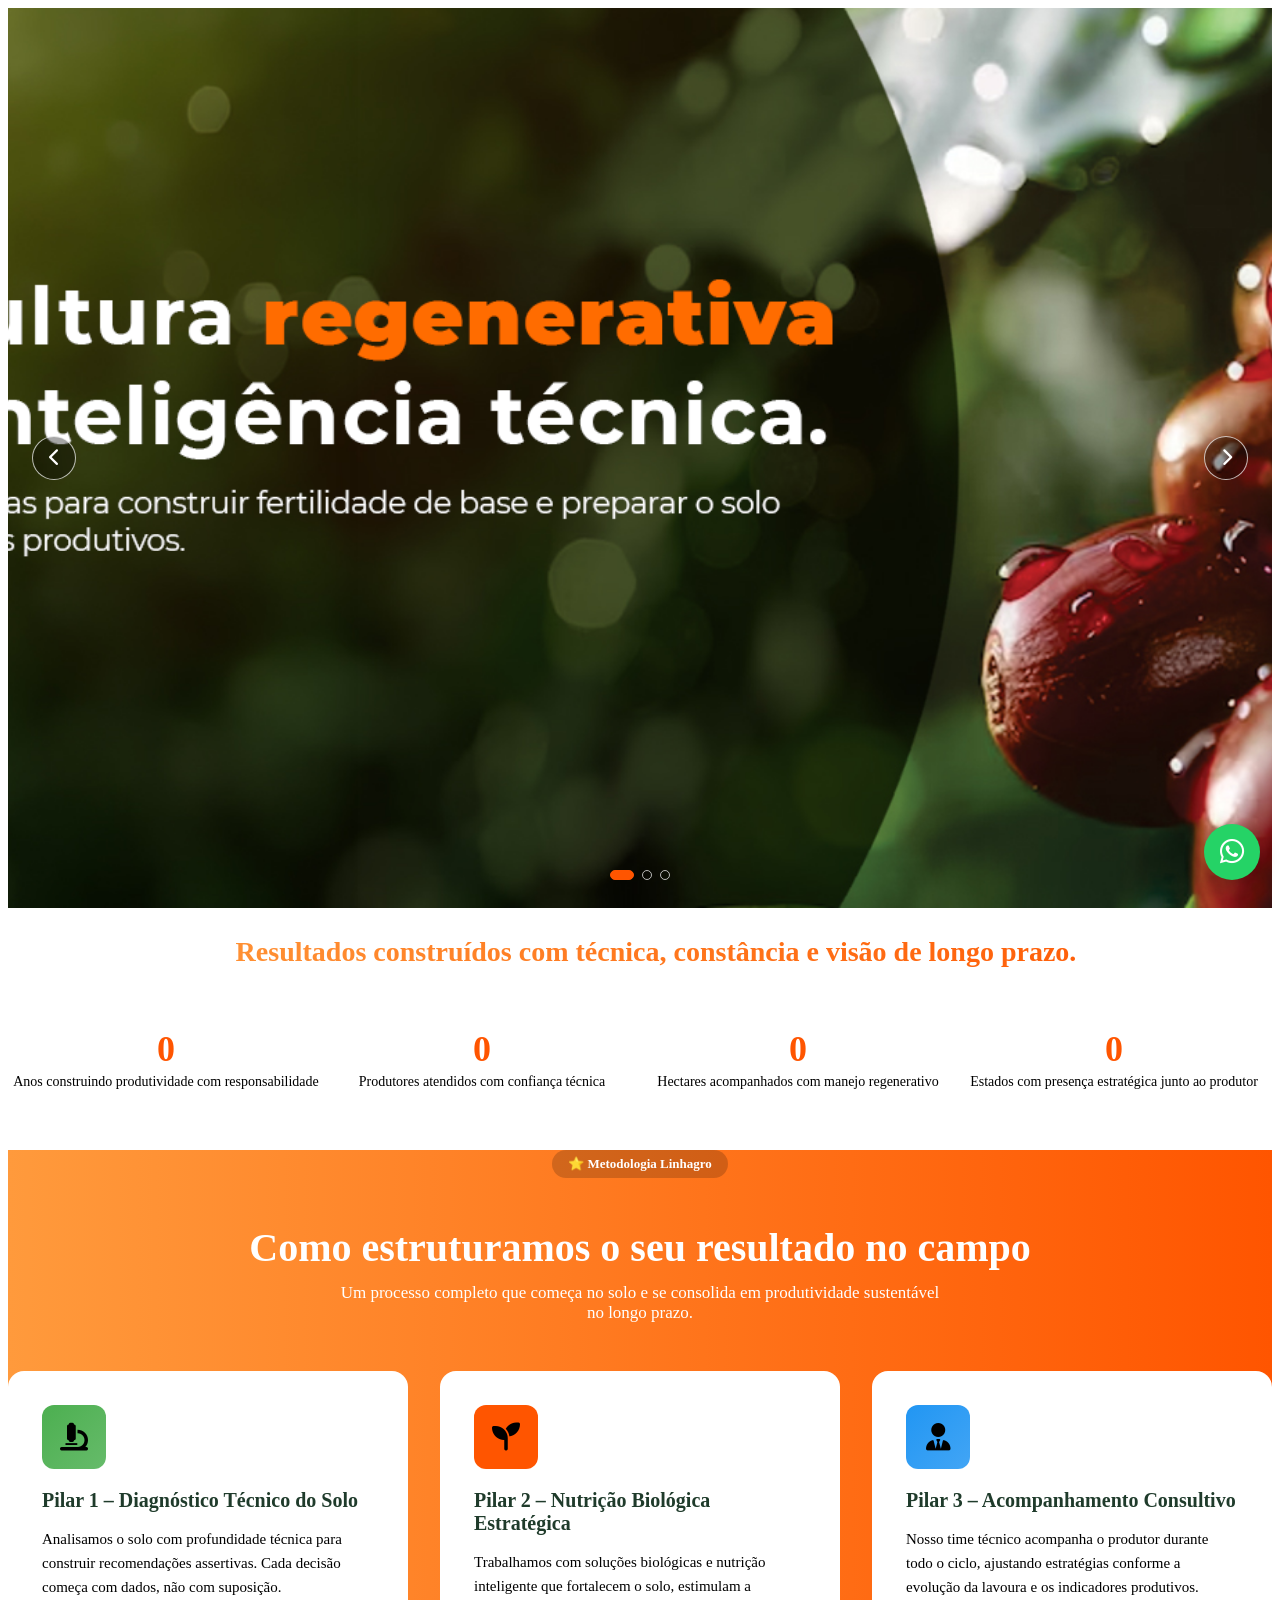
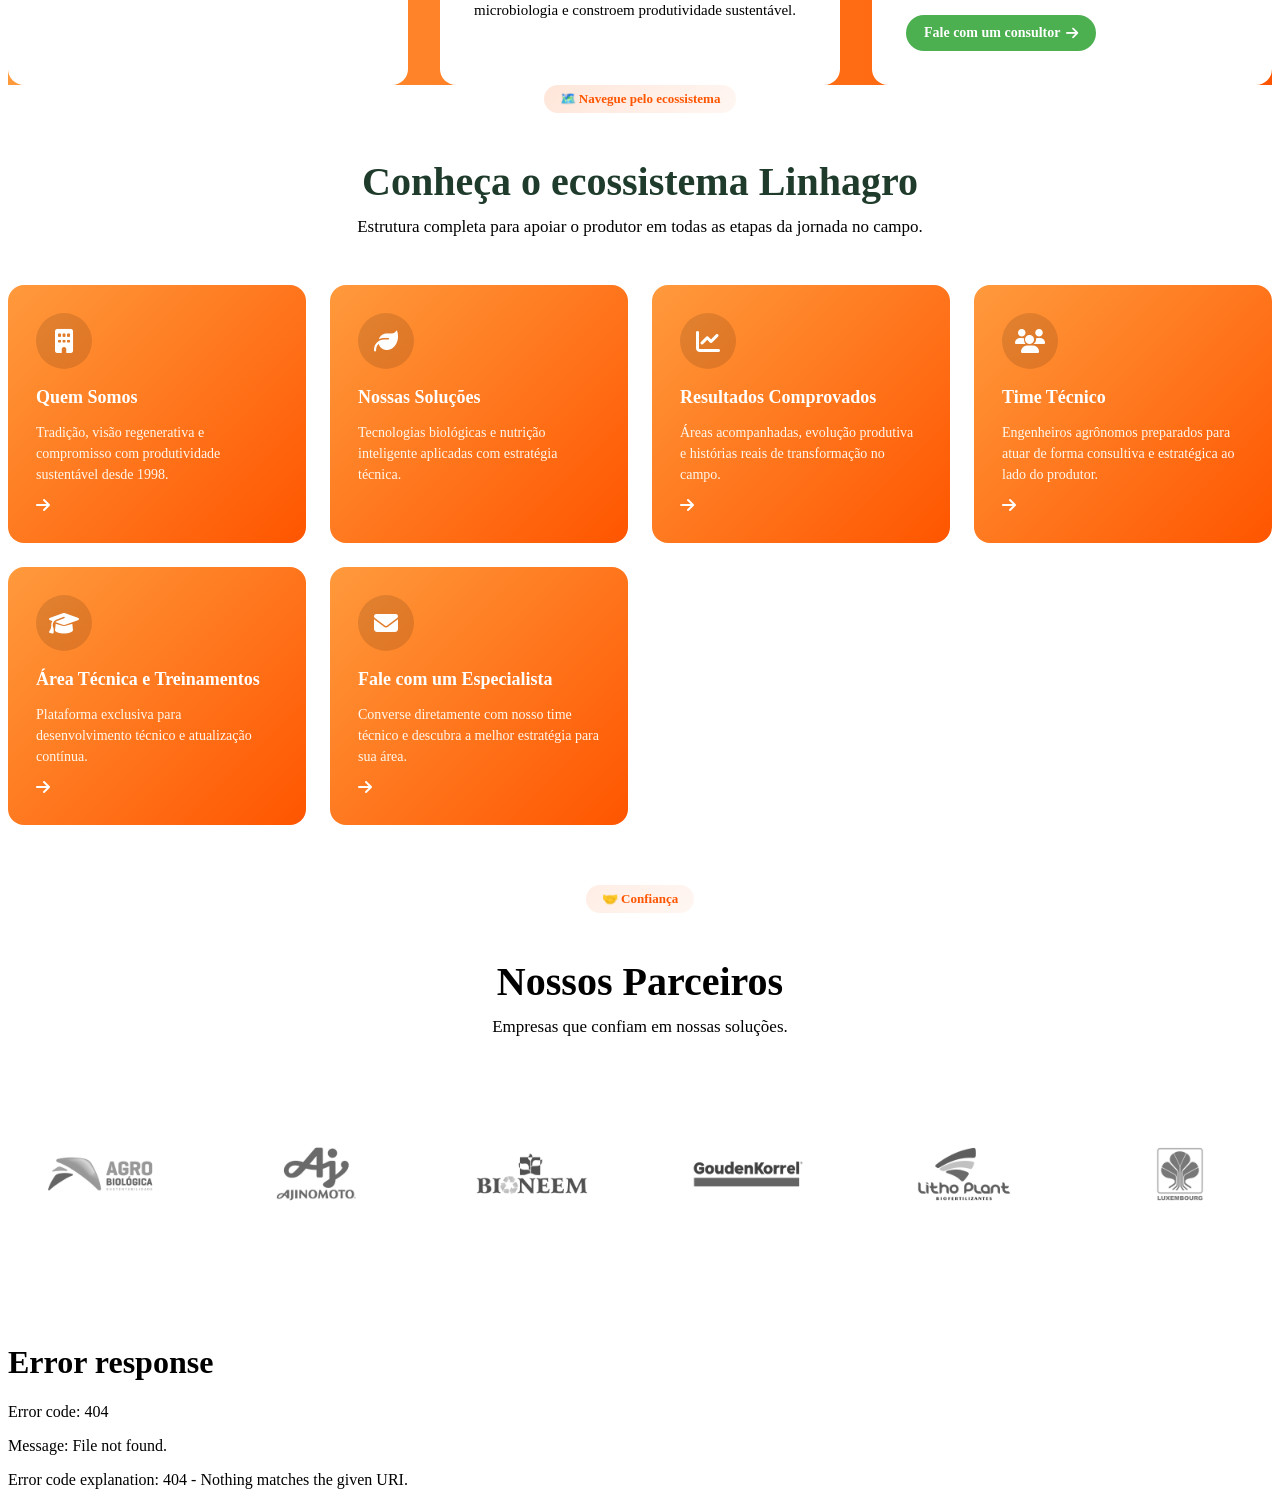
==== commit d4767f8d: "Atualiza dashboards e ajustes gerais" ====
--- a/index.html
+++ b/index.html
@@ -147,23 +147,14 @@
       <div class="container">
         <div class="hero-content">
 
-          <div class="hero-badge">
-            Desde 1998 regenerando solos e construindo produtividade sustentável.
-          </div>
+
 
           <h1 class="hero-title">
-            Regeneramos o <span class="hero-highlight-laranja">solo vivo</span>.
           </h1>
 
           <p class="hero-subtitle">
-            Soluções biológicas para construir fertilidade de base e preparar o solo para muitos ciclos produtivos.
-          </p>
-
-          <div class="hero-buttons">
-            <a href="" class="btn-hero btn-hero-primary">
-              <span>Ver soluções para solo</span>
-            </a>
-          </div>
+          </p>
+
 
         </div>
       </div>
@@ -176,23 +167,15 @@
       <div class="container">
         <div class="hero-content">
 
-          <div class="hero-badge">
-            Nutrição inteligente guiada por diagnóstico técnico.
           </div>
 
           <h1 class="hero-title">
-            Multiplicamos <span class="hero-highlight-laranja">resultados</span> com estratégia.
           </h1>
 
           <p class="hero-subtitle">
-            Planos nutricionais construídos com base em análise de solo, histórico da área e metas de produtividade.
-          </p>
-
-          <div class="hero-buttons">
-            <a href="" class="btn-hero btn-hero-primary">
-              <span>Ver nutrição biológica</span>
-            </a>
-          </div>
+          </p>
+
+
 
         </div>
       </div>
@@ -205,23 +188,6 @@
       <div class="container">
         <div class="hero-content">
 
-          <div class="hero-badge">
-            Acompanhamento consultivo próximo do produtor.
-          </div>
-
-          <h1 class="hero-title">
-            Agricultura <span class="hero-highlight-laranja">regenerativa</span> com inteligência técnica.
-          </h1>
-
-          <p class="hero-subtitle">
-            Time técnico ao seu lado para ajustar o manejo conforme a lavoura evolui e o mercado exige.
-          </p>
-
-          <div class="hero-buttons">
-            <a href="" class="btn-hero btn-hero-primary">
-              <span>Conhecer metodologia completa</span>
-            </a>
-          </div>
 
         </div>
       </div>
